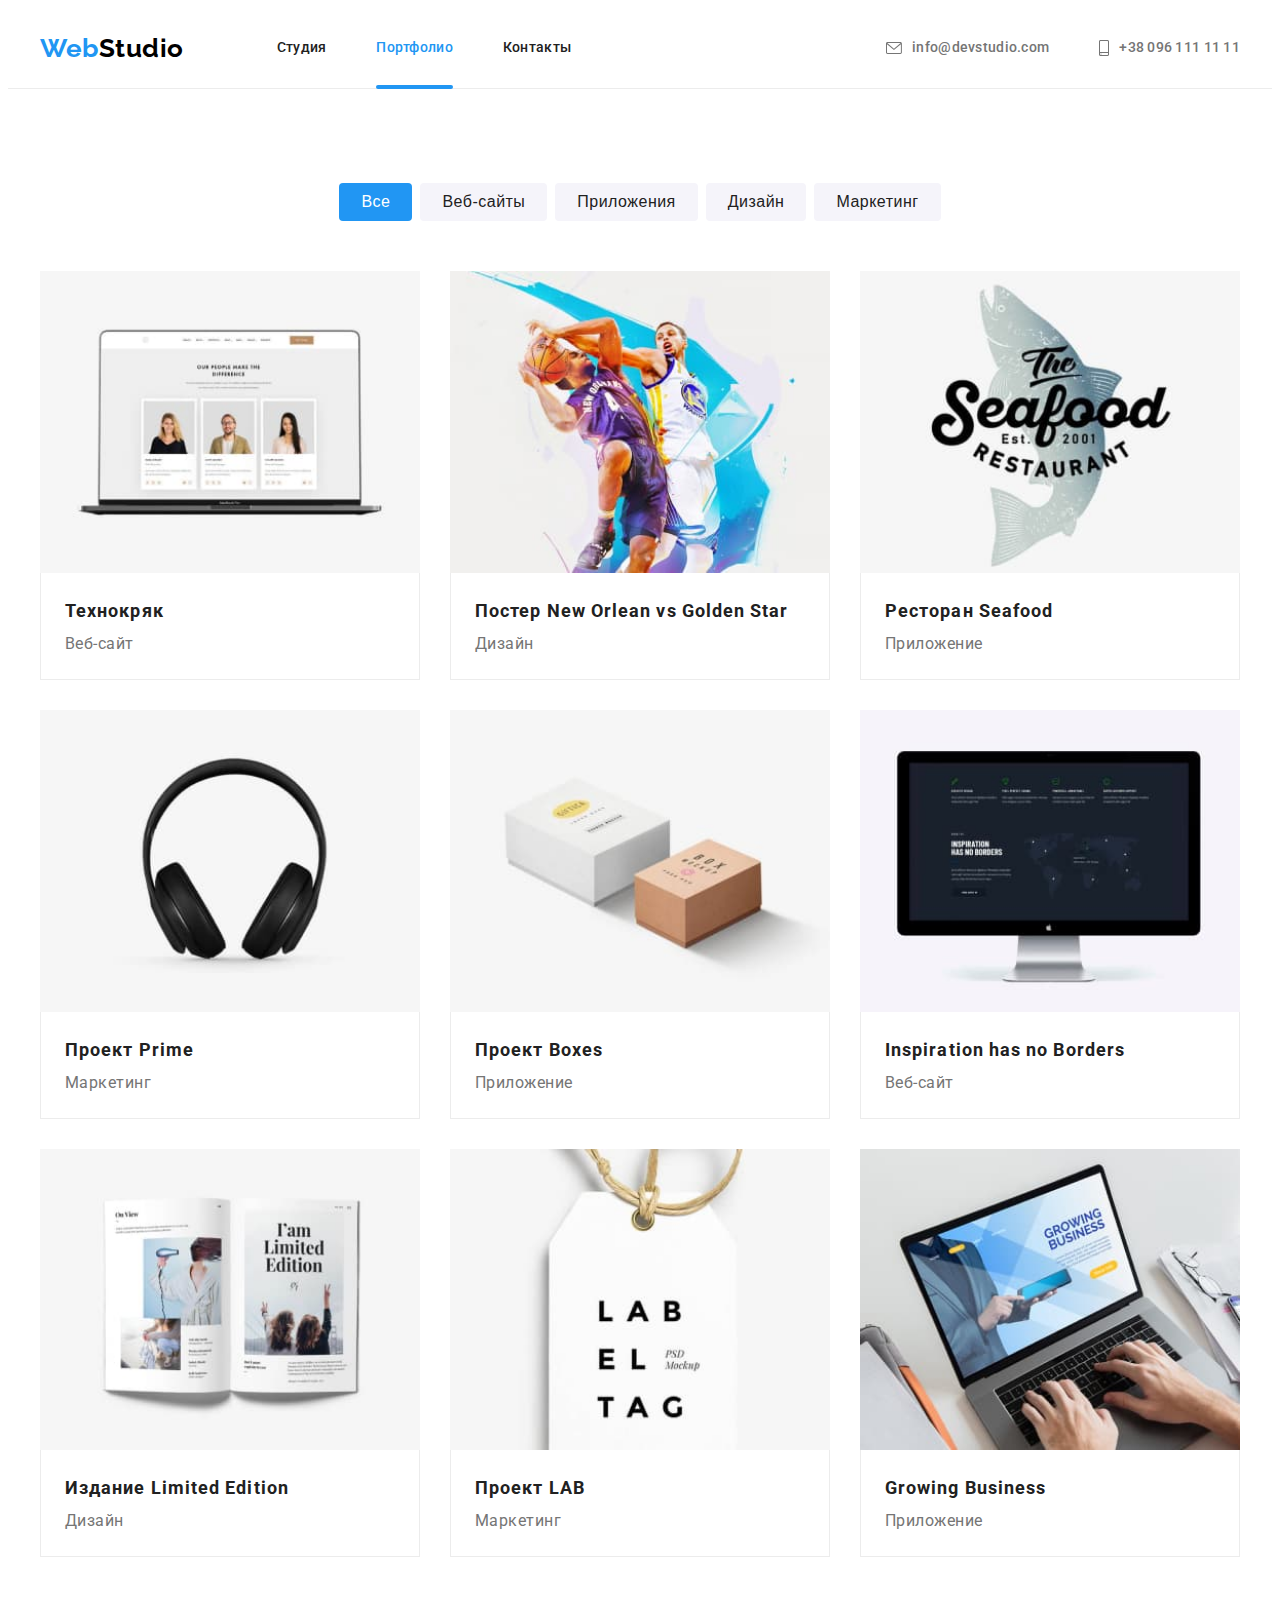
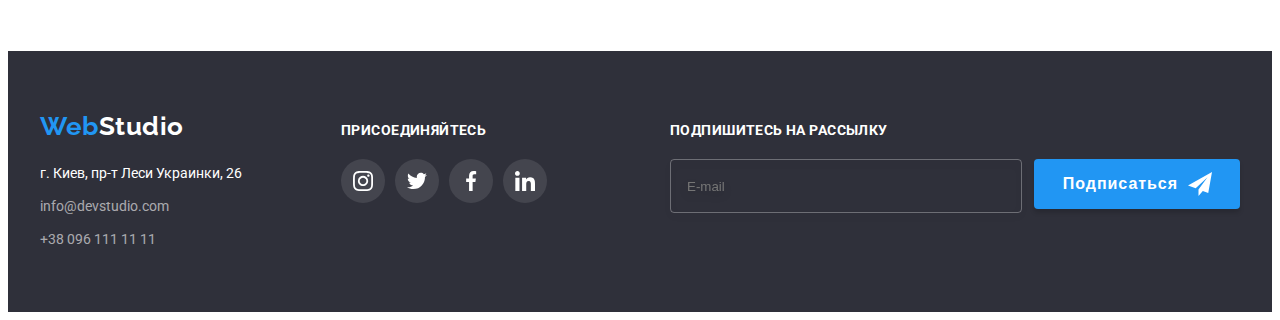
==== portfolio.html @ 73da7aa2 "Initial commit" ====
<!DOCTYPE html>
<html lang="ru">
  <head>
    <meta charset="UTF-8" />
    <meta http-equiv="X-UA-Compatible" content="IE=edge" />
    <meta name="viewport" content="width=device-width, initial-scale=1.0" />
    <link rel="preconnect" href="https://fonts.googleapis.com" />
    <link rel="preconnect" href="https://fonts.gstatic.com" crossorigin />
    <link
      href="https://fonts.googleapis.com/css2?family=Raleway:wght@700&family=Roboto:wght@400;500;700;900&display=swap"
      rel="stylesheet"
    />
    <title>Portfolio</title>
    <link
      rel="stylesheet"
      href="https://cdnjs.cloudflare.com/ajax/libs/modern-normalize/1.1.0/modern-normalize.min.css"
      integrity="sha512-wpPYUAdjBVSE4KJnH1VR1HeZfpl1ub8YT/NKx4PuQ5NmX2tKuGu6U/JRp5y+Y8XG2tV+wKQpNHVUX03MfMFn9Q=="
      crossorigin="anonymous"
      referrerpolicy="no-referrer"
    />
    <link rel="stylesheet" href="./css/main.min.css" />
  </head>

  <body>
    <header class="header">
      <div class="container header__container">
        <a class="logo header__logo link" href="./">Web<span class="logo__dark">Studio</span></a>
        <nav class="nav">
          <ul class="nav__list list">
            <li class="nav__item"><a class="nav__link link" href="./">Студия</a></li>
            <li class="nav__item">
              <a class="nav__link nav__link--current link" href="./portfolio.html">Портфолио</a>
            </li>
            <li class="nav__item"><a class="nav__link link" href="">Контакты</a></li>
          </ul>
        </nav>

        <ul class="header__contact list">
          <li class="header__contact-item">
            <a class="header__contact-link link" href="mailto:info@devstudio.com">
              <svg class="header__contact-icon" width="16" height="14">
                <use href="./images/icons.svg#icon-envelope"></use>
              </svg>
              info@devstudio.com
            </a>
          </li>
          <li class="header__contact-item">
            <a class="header__contact-link link" href="tel:+380961111111">
              <svg class="header__contact-icon" width="10" height="16">
                <use href="./images/icons.svg#icon-smartphone"></use>
              </svg>
              +38 096 111 11 11
            </a>
          </li>
        </ul>
      </div>
    </header>

    <main>
      <section class="portfolio">
        <div class="container">
          <h1 class="visually-hidden">Портфолио</h1>
          <ul class="portfolio__buttons list">
            <li class="portfolio__button-item">
              <button class="portfolio__button portfolio__current" type="button">Все</button>
            </li>
            <li class="portfolio__button-item"><button class="portfolio__button" type="button">Веб-сайты</button></li>
            <li class="portfolio__button-item"><button class="portfolio__button" type="button">Приложения</button></li>
            <li class="portfolio__button-item"><button class="portfolio__button" type="button">Дизайн</button></li>
            <li class="portfolio__button-item"><button class="portfolio__button" type="button">Маркетинг</button></li>
          </ul>

          <ul class="portfolio__list list">
            <li class="net">
              <a class="portfolio__link link" href="">
                <div class="portfolio__project-box">
                  <img src="./images/portfolio/technocrack.jpg" alt="Сайт технокряк" width="370" height="294" />

                  <p class="portfolio__project-description">
                    Ресурс предлагает комплексные предложения с разным уровнем функционала и сервисов. Все это позволит
                    посетителю получить исчерпывающие сведения о компании или частном лице.
                  </p>
                </div>
                <div class="portfolio__info">
                  <h2 class="portfolio__title">Технокряк</h2>
                  <p class="portfolio__text">Веб-сайт</p>
                </div>
              </a>
            </li>
            <li class="net">
              <a class="portfolio__link link" href="">
                <div class="portfolio__project-box">
                  <img src="./images/portfolio/poster.jpg" alt="Постер баскетбольного матча" width="370" height="294" />

                  <p class="portfolio__project-description">
                    Ресурс предлагает комплексные предложения с разным уровнем функционала и сервисов. Все это позволит
                    посетителю получить исчерпывающие сведения о компании или частном лице.
                  </p>
                </div>
                <div class="portfolio__info">
                  <h2 class="portfolio__title">Постер New Orlean vs Golden Star</h2>
                  <p class="portfolio__text">Дизайн</p>
                </div>
              </a>
            </li>
            <li class="net">
              <a class="portfolio__link link" href="">
                <div class="portfolio__project-box">
                  <img src="./images/portfolio/restaurant.jpg" alt="Лого ресторана" width="370" height="294" />

                  <p class="portfolio__project-description">
                    Ресурс предлагает комплексные предложения с разным уровнем функционала и сервисов. Все это позволит
                    посетителю получить исчерпывающие сведения о компании или частном лице.
                  </p>
                </div>
                <div class="portfolio__info">
                  <h2 class="portfolio__title">Ресторан Seafood</h2>
                  <p class="portfolio__text">Приложение</p>
                </div>
              </a>
            </li>
            <li class="net">
              <a class="portfolio__link link" href="">
                <div class="portfolio__project-box">
                  <img src="./images/portfolio/project-prime.jpg" alt="Наушники" width="370" height="294" />

                  <p class="portfolio__project-description">
                    Ресурс предлагает комплексные предложения с разным уровнем функционала и сервисов. Все это позволит
                    посетителю получить исчерпывающие сведения о компании или частном лице.
                  </p>
                </div>
                <div class="portfolio__info">
                  <h2 class="portfolio__title">Проект Prime</h2>
                  <p class="portfolio__text">Маркетинг</p>
                </div>
              </a>
            </li>
            <li class="net">
              <a class="portfolio__link link" href="">
                <div class="portfolio__project-box">
                  <img src="./images/portfolio/project-boxes.jpg" alt="Коробки" width="370" height="294" />

                  <p class="portfolio__project-description">
                    Ресурс предлагает комплексные предложения с разным уровнем функционала и сервисов. Все это позволит
                    посетителю получить исчерпывающие сведения о компании или частном лице.
                  </p>
                </div>
                <div class="portfolio__info">
                  <h2 class="portfolio__title">Проект Boxes</h2>
                  <p class="portfolio__text">Приложение</p>
                </div>
              </a>
            </li>
            <li class="net">
              <a class="portfolio__link link" href="">
                <div class="portfolio__project-box">
                  <img src="./images/portfolio/inspiration.jpg" alt="Сайт вдохновение" width="370" height="294" />

                  <p class="portfolio__project-description">
                    Ресурс предлагает комплексные предложения с разным уровнем функционала и сервисов. Все это позволит
                    посетителю получить исчерпывающие сведения о компании или частном лице.
                  </p>
                </div>
                <div class="portfolio__info">
                  <h2 class="portfolio__title" lang="en">Inspiration has no Borders</h2>
                  <p class="portfolio__text">Веб-сайт</p>
                </div>
              </a>
            </li>
            <li class="net">
              <a class="portfolio__link link" href="">
                <div class="portfolio__project-box">
                  <img src="./images/portfolio/magazine.jpg" alt="Статья в журнале" width="370" height="294" />

                  <p class="portfolio__project-description">
                    Ресурс предлагает комплексные предложения с разным уровнем функционала и сервисов. Все это позволит
                    посетителю получить исчерпывающие сведения о компании или частном лице.
                  </p>
                </div>
                <div class="portfolio__info">
                  <h2 class="portfolio__title">Издание Limited Edition</h2>
                  <p class="portfolio__text">Дизайн</p>
                </div>
              </a>
            </li>
            <li class="net">
              <a class="portfolio__link link" href="">
                <div class="portfolio__project-box">
                  <img src="./images/portfolio/project-lab.jpg" alt="Маркетинговый проект" width="370" height="294" />

                  <p class="portfolio__project-description">
                    Ресурс предлагает комплексные предложения с разным уровнем функционала и сервисов. Все это позволит
                    посетителю получить исчерпывающие сведения о компании или частном лице.
                  </p>
                </div>
                <div class="portfolio__info">
                  <h2 class="portfolio__title">Проект LAB</h2>
                  <p class="portfolio__text">Маркетинг</p>
                </div>
              </a>
            </li>
            <li class="net">
              <a class="portfolio__link link" href="">
                <div class="portfolio__project-box">
                  <img
                    src="./images/portfolio/application.jpg"
                    alt="Приложение растущий бизнес"
                    width="370"
                    height="294"
                  />

                  <p class="portfolio__project-description">
                    Ресурс предлагает комплексные предложения с разным уровнем функционала и сервисов. Все это позволит
                    посетителю получить исчерпывающие сведения о компании или частном лице.
                  </p>
                </div>
                <div class="portfolio__info">
                  <h2 class="portfolio__title" lang="en">Growing Business</h2>
                  <p class="portfolio__text">Приложение</p>
                </div>
              </a>
            </li>
          </ul>
        </div>
      </section>
    </main>

    <footer class="footer">
      <div class="footer__container container">
        <div>
          <a class="logo link" href="./">Web<span class="logo__white">Studio</span></a>
          <address class="address">г. Киев, пр-т Леси Украинки, 26</address>
          <ul class="footer__list list">
            <li class="footer__item">
              <a class="footer__contact link" href="mailto:info@devstudio.com">info@devstudio.com</a>
            </li>
            <li class="footer__item"><a class="footer__contact link" href="tel:+380961111111">+38 096 111 11 11</a></li>
          </ul>
        </div>

        <div class="footer__soc">
          <h2 class="footer__soc-title">присоединяйтесь</h2>
          <ul class="footer__soc-list list">
            <li class="footer__soc-item">
              <a class="footer__soc-link link" href="" rel="noopener noreferrer nofollow">
                <svg class="footer__soc-icon" width="20" height="20">
                  <use href="./images/icons.svg#icon-instagram"></use>
                </svg>
              </a>
            </li>
            <li class="footer__soc-item">
              <a class="footer__soc-link link" href="" rel="noopener noreferrer nofollow">
                <svg class="footer__soc-icon" width="20" height="20">
                  <use href="./images/icons.svg#icon-twitter"></use>
                </svg>
              </a>
            </li>
            <li class="footer__soc-item">
              <a class="footer__soc-link link" href="" rel="noopener noreferrer nofollow">
                <svg class="footer__soc-icon" width="20" height="20">
                  <use href="./images/icons.svg#icon-facebook"></use>
                </svg>
              </a>
            </li>
            <li class="footer__soc-item">
              <a class="footer__soc-link link" href="" rel="noopener noreferrer nofollow">
                <svg class="footer__soc-icon" width="20" height="20">
                  <use href="./images/icons.svg#icon-linkedin"></use>
                </svg>
              </a>
            </li>
          </ul>
        </div>

        <form class="footer__email">
          <h2 class="footer__email-title">Подпишитесь на рассылку</h2>
          <div class="footer__email-wrap">
            <input
              class="footer__email-input"
              type="email"
              name="subscribe-email"
              id="subscribe-email"
              placeholder="E-mail"
            />
            <div class="footer__button-box">
              <button class="footer__email-button" type="submit">
                Подписаться
                <svg class="footer__email-icon" width="24" height="24">
                  <use href="./images/icons.svg#icon-send"></use>
                </svg>
              </button>
            </div>
          </div>
        </form>
      </div>
    </footer>
  </body>
</html>
---- css/main.min.css ----
:root{--main-color: #212121;--second-color: #757575;--accent-color: #2196f3;--white-color: #ffffff;--main-title-color: #ffffff;--transition-time: 250ms;--cubic-func: cubic-bezier(0.4, 0, 0.2, 1);--item: 3;--space: 30px}.visually-hidden{padding:0;position:absolute;width:1px;height:1px;margin:-1px;border:0;white-space:nowrap;-webkit-clip-path:inset(100%);clip-path:inset(100%);clip:rect(0 0 0 0);overflow:hidden}.portfolio,.clients,.team{padding-top:94px;padding-bottom:94px}p,h1,h2,h3,h4,h5,h6{margin:0}ul{margin:0;padding-left:0;padding:0}img{display:block;width:100%;height:auto}.list{list-style:none}.link{text-decoration:none;display:block}body{font-family:"Roboto",sans-serif;color:var(--main-color);background-color:var(--white-color)}.section-title{margin-bottom:50px;font-weight:700;font-size:36px;line-height:1.16;letter-spacing:.03em;text-align:center;color:var(--main-color)}.net{-ms-flex-preferred-size:calc(100%/var(--item) - var(--space));flex-basis:calc(100%/var(--item) - var(--space));margin:calc(var(--space)/2)}.container{width:1200px;margin:0 auto;padding-left:15px;padding-right:15px}.logo{font-family:"Raleway";font-weight:700;font-size:26px;line-height:1.19;letter-spacing:.02em;color:var(--accent-color)}.logo__dark{color:#000}.logo__white{color:var(--white-color)}.nav{display:-webkit-box;display:-ms-flexbox;display:flex;-webkit-box-align:center;-ms-flex-align:center;align-items:center}.nav__list{display:-webkit-box;display:-ms-flexbox;display:flex;margin-left:auto}.nav__item:not(:last-child){margin-right:50px}.nav__link{padding-top:32px;padding-bottom:32px;font-weight:500;font-size:14px;line-height:1.14;letter-spacing:.02em;color:var(--main-color);position:relative;-webkit-transition:color var(--transition-time) var(--cubic-func);transition:color var(--transition-time) var(--cubic-func)}.nav__link:hover,.nav__link:focus{color:var(--accent-color)}.nav__link--current{color:var(--accent-color)}.nav__link--current::after{content:"";position:absolute;display:block;bottom:-1px;width:100%;height:4px;background-color:var(--accent-color);border-radius:2px}.hero__button{display:block;margin:0 auto;font-weight:700;font-size:16px;line-height:1.87;letter-spacing:.06em;color:var(--white-color);background-color:var(--accent-color);border-radius:4px;cursor:pointer;border:none;min-width:200px;min-height:50px;-webkit-transition:background-color var(--transition-time) var(--cubic-func),-webkit-box-shadow var(--transition-time) var(--cubic-func);transition:background-color var(--transition-time) var(--cubic-func),-webkit-box-shadow var(--transition-time) var(--cubic-func);transition:box-shadow var(--transition-time) var(--cubic-func),background-color var(--transition-time) var(--cubic-func);transition:box-shadow var(--transition-time) var(--cubic-func),background-color var(--transition-time) var(--cubic-func),-webkit-box-shadow var(--transition-time) var(--cubic-func)}.hero__button:hover,.hero__button:focus{background-color:#188ce8;-webkit-box-shadow:0px 4px 4px rgba(0,0,0,.15);box-shadow:0px 4px 4px rgba(0,0,0,.15)}.footer__email-button{margin-left:auto;padding:10px 62px 10px 29px;min-width:200px;height:50px;font-weight:700;font-size:16px;line-height:1.87;letter-spacing:.06em;-webkit-transition:background-color var(--transition-time) var(--cubic-func);transition:background-color var(--transition-time) var(--cubic-func);color:var(--white-color);background-color:var(--accent-color);-webkit-box-shadow:0px 4px 4px rgba(0,0,0,.15);box-shadow:0px 4px 4px rgba(0,0,0,.15);border-radius:4px;border:none;cursor:pointer}.footer__email-button:hover,.footer__email-button:focus{background-color:#188ce8}.modal__btn{display:block;margin:0 auto;min-width:200px;min-height:50px;-webkit-transition:background-color var(--transition-time) var(--cubic-func);transition:background-color var(--transition-time) var(--cubic-func);color:var(--white-color);background-color:var(--accent-color);-webkit-box-shadow:0px 4px 4px rgba(0,0,0,.15);box-shadow:0px 4px 4px rgba(0,0,0,.15);border:none;border-radius:4px;cursor:pointer}.modal__btn:hover,.modal__btn:focus{background-color:#188ce8}.portfolio__buttons{display:-webkit-box;display:-ms-flexbox;display:flex;-webkit-box-pack:center;-ms-flex-pack:center;justify-content:center;margin-bottom:50px}.portfolio__button{padding:6px 22px 6px 22px;background-color:#f5f4fa;border-radius:4px;font-weight:500;font-size:16px;line-height:1.62;letter-spacing:.03em;color:var(--main-color);border:none;-webkit-transition:background-color var(--transition-time) var(--cubic-func),color var(--transition-time) var(--cubic-func),-webkit-box-shadow var(--transition-time) var(--cubic-func);transition:background-color var(--transition-time) var(--cubic-func),color var(--transition-time) var(--cubic-func),-webkit-box-shadow var(--transition-time) var(--cubic-func);transition:box-shadow var(--transition-time) var(--cubic-func),background-color var(--transition-time) var(--cubic-func),color var(--transition-time) var(--cubic-func);transition:box-shadow var(--transition-time) var(--cubic-func),background-color var(--transition-time) var(--cubic-func),color var(--transition-time) var(--cubic-func),-webkit-box-shadow var(--transition-time) var(--cubic-func)}.portfolio__button:hover,.portfolio__button:focus{-webkit-box-shadow:0px 3px 1px rgba(0,0,0,.1),0px 1px 2px rgba(0,0,0,.08),0px 2px 2px rgba(0,0,0,.12);box-shadow:0px 3px 1px rgba(0,0,0,.1),0px 1px 2px rgba(0,0,0,.08),0px 2px 2px rgba(0,0,0,.12);background-color:var(--accent-color);color:var(--white-color);cursor:pointer}.portfolio__button-item:not(:last-child){margin-right:8px}.backdrop{position:fixed;top:0;left:0;width:100%;height:100%;-webkit-transition:opacity var(--transition-time) linear,visibility var(--transition-time) linear;transition:opacity var(--transition-time) linear,visibility var(--transition-time) linear;background-color:rgba(0,0,0,.2)}.is-hidden{opacity:0;visibility:hidden;pointer-events:none}.modal{position:absolute;top:50%;left:50%;padding:40px;-webkit-transform:translate(-50%, -50%) scale(1);transform:translate(-50%, -50%) scale(1);-webkit-transition:-webkit-transform var(--transition-time) linear;transition:-webkit-transform var(--transition-time) linear;transition:transform var(--transition-time) linear;transition:transform var(--transition-time) linear, -webkit-transform var(--transition-time) linear;width:528px;min-height:581px;background-color:var(--white-color);-webkit-box-shadow:0px 1px 3px rgba(0,0,0,.12),0px 1px 1px rgba(0,0,0,.14),0px 2px 1px rgba(0,0,0,.2);box-shadow:0px 1px 3px rgba(0,0,0,.12),0px 1px 1px rgba(0,0,0,.14),0px 2px 1px rgba(0,0,0,.2);border-radius:4px}.backdrop.is-hidden .modal{-webkit-transform:translate(-50%, -50%) scale(3);transform:translate(-50%, -50%) scale(3)}.modal__btn-close{display:-webkit-box;display:-ms-flexbox;display:flex;-webkit-box-align:center;-ms-flex-align:center;align-items:center;-webkit-box-pack:center;-ms-flex-pack:center;justify-content:center;position:absolute;padding:0;top:8px;right:8px;width:30px;height:30px;-webkit-transition:color var(--transition-time) var(--cubic-func);transition:color var(--transition-time) var(--cubic-func);color:#000;border-radius:50%;border:1px solid rgba(0,0,0,.1);background-color:var(--white-color);cursor:pointer}.modal__btn-close:hover,.modal__btn-close:focus{color:var(--accent-color)}.modal__btn-close svg{fill:currentColor}.modal__title{margin-bottom:12px;font-weight:700;font-size:20px;line-height:1.15;letter-spacing:.03em;text-align:center;color:#212121}.modal__field{margin-bottom:10px}.modal__label{display:block;margin-bottom:4px;font-weight:none;font-size:12px;line-height:1.16;letter-spacing:.01em;color:var(--second-color)}.input__wrap{position:relative}.modal__input{padding-left:42px;width:100%;height:40px;-webkit-transition:border-color var(--transition-time) var(--cubic-func);transition:border-color var(--transition-time) var(--cubic-func);background-color:rgba(0,0,0,0);border:1px solid rgba(33,33,33,.2);border-radius:4px;outline:rgba(0,0,0,0)}.modal__input:focus{border-color:var(--accent-color)}.modal__input:focus+.input__icon{fill:var(--accent-color)}.input__icon{position:absolute;left:0;top:50%;margin-left:12px;-webkit-transition:fill var(--transition-time) var(--cubic-func);transition:fill var(--transition-time) var(--cubic-func);-webkit-transform:translateY(-50%);transform:translateY(-50%);fill:var(--main-color)}.modal__label-field{margin-bottom:20px}.modal__area{padding:12px 16px;width:100%;height:120px;-webkit-transition:border-color var(--transition-time) var(--cubic-func);transition:border-color var(--transition-time) var(--cubic-func);outline:rgba(0,0,0,0);border:1px solid rgba(33,33,33,.2);border-radius:4px;resize:none}.modal__area::-webkit-input-placeholder{font-weight:none;font-size:14px;line-height:1.14;letter-spacing:.01em;color:rgba(117,117,117,.5)}.modal__area::-moz-placeholder{font-weight:none;font-size:14px;line-height:1.14;letter-spacing:.01em;color:rgba(117,117,117,.5)}.modal__area:-ms-input-placeholder{font-weight:none;font-size:14px;line-height:1.14;letter-spacing:.01em;color:rgba(117,117,117,.5)}.modal__area::-ms-input-placeholder{font-weight:none;font-size:14px;line-height:1.14;letter-spacing:.01em;color:rgba(117,117,117,.5)}.modal__area::placeholder{font-weight:none;font-size:14px;line-height:1.14;letter-spacing:.01em;color:rgba(117,117,117,.5)}.modal__area:focus{border-color:var(--accent-color)}.modal__check-wrap{margin-bottom:30px}.modal__check-text{display:-webkit-box;display:-ms-flexbox;display:flex;-webkit-box-align:center;-ms-flex-align:center;align-items:center;font-size:14px;line-height:1.71;letter-spacing:.03em;color:var(--second-color)}.modal__checkbox{display:-webkit-box;display:-ms-flexbox;display:flex;-webkit-box-align:center;-ms-flex-align:center;align-items:center;-webkit-box-pack:center;-ms-flex-pack:center;justify-content:center;margin-right:8px;margin-left:12px;width:16px;height:15px;-webkit-transition:backgroung-color var(--transition-time) var(--cubic-func);transition:backgroung-color var(--transition-time) var(--cubic-func);border:2px solid #000;border-radius:2px}.modal__check:checked+.modal__check-text .modal__checkbox{border:none;background-color:var(--accent-color)}.modal__check-icon{fill:rgba(0,0,0,0);-webkit-transition:fill var(--transition-time) var(--cubic-func);transition:fill var(--transition-time) var(--cubic-func)}.modal__check:checked+.modal__check-text .modal__check-icon{fill:var(--white-color)}.modal__check-link{color:var(--accent-color);-webkit-text-decoration-line:underline;text-decoration-line:underline}.team__soc-list{display:-webkit-box;display:-ms-flexbox;display:flex;-webkit-box-pack:center;-ms-flex-pack:center;justify-content:center}.team__soc-item{width:44px;height:44px}.team__soc-item:not(:last-child){margin-right:10px}.team__soc-link{display:-webkit-box;display:-ms-flexbox;display:flex;-webkit-box-align:center;-ms-flex-align:center;align-items:center;-webkit-box-pack:center;-ms-flex-pack:center;justify-content:center;height:100%;width:100%;border-radius:50%;color:#afb1b8;-webkit-transition:color var(--transition-time) var(--cubic-func),background-color var(--transition-time) var(--cubic-func);transition:color var(--transition-time) var(--cubic-func),background-color var(--transition-time) var(--cubic-func)}.team__soc-link:hover,.team__soc-link:focus{background-color:var(--accent-color);color:var(--white-color)}.team__soc-icon{fill:currentColor}.footer__soc{margin-left:70px}.footer__soc-title{margin-bottom:20px;font-weight:700;font-size:14px;line-height:1.14;letter-spacing:.03em;text-transform:uppercase;color:var(--white-color)}.footer__soc-list{display:-webkit-box;display:-ms-flexbox;display:flex;-webkit-box-pack:center;-ms-flex-pack:center;justify-content:center}.footer__soc-item{width:44px;height:44px}.footer__soc-item:not(:last-child){margin-right:10px}.footer__soc-link{display:-webkit-box;display:-ms-flexbox;display:flex;-webkit-box-align:center;-ms-flex-align:center;align-items:center;-webkit-box-pack:center;-ms-flex-pack:center;justify-content:center;height:100%;width:100%;border-radius:50%;background-color:rgba(255,255,255,.1);color:var(--white-color);-webkit-transition:background-color var(--transition-time) var(--cubic-func);transition:background-color var(--transition-time) var(--cubic-func)}.footer__soc-link:hover,.footer__soc-link:focus{background-color:var(--accent-color)}.footer__soc-icon{fill:currentColor}.footer__email{margin-left:auto;width:570px}.footer__email-title{margin-bottom:20px;font-weight:700;font-size:14px;line-height:1.14;letter-spacing:.03em;text-transform:uppercase;color:var(--white-color)}.footer__email-wrap{display:-webkit-box;display:-ms-flexbox;display:flex}.footer__email-input{display:block;margin-right:12px;padding-left:16px;width:100%;height:50px;-webkit-transition:border-color var(--transition-time) var(--cubic-func);transition:border-color var(--transition-time) var(--cubic-func);color:var(--white-color);background-color:rgba(0,0,0,0);border:1px solid rgba(255,255,255,.3);-webkit-filter:drop-shadow(0px 4px 4px rgba(0, 0, 0, 0.15));filter:drop-shadow(0px 4px 4px rgba(0, 0, 0, 0.15));border-radius:4px;outline:none}.footer__email-input:focus{border-color:var(--accent-color)}.footer__button-box{position:relative}.footer__email-icon{position:absolute;top:13px;right:28px}.header{border-bottom:1px solid #ececec}.header__container{display:-webkit-box;display:-ms-flexbox;display:flex;-webkit-box-align:center;-ms-flex-align:center;align-items:center}.header__logo{margin-right:93px}.header__contact{display:-webkit-box;display:-ms-flexbox;display:flex;margin-left:auto}.header__contact-item:not(:last-child){margin-right:50px}.header__contact-link{display:-webkit-box;display:-ms-flexbox;display:flex;-webkit-box-align:center;-ms-flex-align:center;align-items:center;-webkit-box-pack:center;-ms-flex-pack:center;justify-content:center;padding-top:10px;padding-bottom:10px;font-weight:500;font-size:14px;line-height:1.14;letter-spacing:.02em;color:var(--second-color);-webkit-transition:color var(--transition-time) var(--cubic-func);transition:color var(--transition-time) var(--cubic-func)}.header__contact-link:hover,.header__contact-link:focus{color:var(--accent-color)}.header__contact-icon{margin-right:10px;fill:currentColor}.hero{padding-top:200px;padding-bottom:200px;margin:0 auto;max-width:1600px;min-height:600px;background-color:#2f303a;background-image:-webkit-gradient(linear, left top, left bottom, from(rgba(47, 48, 58, 0.4)), to(rgba(47, 48, 58, 0.4))),url("../images/studio/hero-bg.jpg");background-image:linear-gradient(rgba(47, 48, 58, 0.4), rgba(47, 48, 58, 0.4)),url("../images/studio/hero-bg.jpg");background-repeat:no-repeat;background-position:center;background-size:cover}.hero__title{margin:0 auto;margin-bottom:30px;font-weight:900;font-size:44px;line-height:1.36;letter-spacing:.06em;text-align:center;text-transform:uppercase;color:var(--main-title-color);max-width:696px}.benefits{padding-top:94px;padding-bottom:47px}.behefits__list{display:-webkit-box;display:-ms-flexbox;display:flex;margin:calc(-1*var(--space)/2)}.benefits__item{--item: 4}.benefits__wrapper{display:-webkit-box;display:-ms-flexbox;display:flex;-webkit-box-align:center;-ms-flex-align:center;align-items:center;-webkit-box-pack:center;-ms-flex-pack:center;justify-content:center;margin-bottom:30px;width:100%;min-height:120px;background-color:#f5f4fa;border-radius:4px}.benefits__title{margin-bottom:10px;font-weight:700;font-size:14px;line-height:1.14;letter-spacing:.03em;text-transform:uppercase;color:var(--main-color)}.benefits__text{font-weight:none;font-size:14px;line-height:1.71;letter-spacing:.03em;color:var(--second-color);width:270px}.work{padding-top:47px;padding-bottom:94px}.work__title{margin-bottom:50px;font-weight:700;font-size:36px;line-height:1.17;letter-spacing:.03em;text-align:center;color:var(--main-color)}.work__list{display:-webkit-box;display:-ms-flexbox;display:flex;margin:calc(-1*var(--space)/2)}.work__item{padding-right:0;position:relative}.work__wrapper{display:-webkit-box;display:-ms-flexbox;display:flex;-webkit-box-align:center;-ms-flex-align:center;align-items:center;-webkit-box-pack:center;-ms-flex-pack:center;justify-content:center;position:absolute;bottom:0;width:100%;min-height:70px;background-color:rgba(47,48,58,.8)}.work__description{font-weight:700;font-size:14px;line-height:1.14;letter-spacing:.03em;text-align:center;text-transform:uppercase;color:var(--white-color)}.team{background-color:#f5f4fa}.team__list{display:-webkit-box;display:-ms-flexbox;display:flex;margin:calc(-1*var(--space)/2)}.team__item{--item: 4;background-color:#fff;-webkit-box-shadow:0px 1px 3px rgba(0,0,0,.12),0px 1px 1px rgba(0,0,0,.14),0px 2px 1px rgba(0,0,0,.2);box-shadow:0px 1px 3px rgba(0,0,0,.12),0px 1px 1px rgba(0,0,0,.14),0px 2px 1px rgba(0,0,0,.2);border-radius:0px 0px 4px 4px}.team__info{padding-top:30px;text-align:center;padding-bottom:30px;padding-left:10px;padding-right:10px}.team__name{margin-bottom:10px;font-weight:500;font-size:16px;line-height:1.19;letter-spacing:.03em;color:var(--main-color)}.team__text{margin-bottom:16px;font-weight:none;font-size:16px;line-height:1.19;letter-spacing:.03em;color:var(--second-color)}.clients__list{display:-webkit-box;display:-ms-flexbox;display:flex;-webkit-box-pack:center;-ms-flex-pack:center;justify-content:center;-webkit-box-align:center;-ms-flex-align:center;align-items:center}.client__item{--item: 6}.client__item{min-width:170px;height:92px}.client__link{display:-webkit-box;display:-ms-flexbox;display:flex;-webkit-box-pack:center;-ms-flex-pack:center;justify-content:center;-webkit-box-align:center;-ms-flex-align:center;align-items:center;width:100%;height:100%;border:1px solid #afb1b8;border-radius:4px;color:#afb1b8;-webkit-transition:color var(--transition-time) var(--cubic-func),border var(--transition-time) var(--cubic-func);transition:color var(--transition-time) var(--cubic-func),border var(--transition-time) var(--cubic-func)}.client__link:hover,.client__link:focus{border:1px solid var(--accent-color);color:var(--accent-color)}.client__icon{fill:currentColor}.footer{background-color:#2f303a;padding-top:60px;padding-bottom:60px}.footer__container{display:-webkit-box;display:-ms-flexbox;display:flex;-webkit-box-align:baseline;-ms-flex-align:baseline;align-items:baseline}.address{margin-top:20px;font-weight:none;font-size:14px;line-height:1.71;letter-spacing:none;font-style:normal;color:var(--white-color)}.footer__list{margin-top:9px;width:231px}.footer__item:not(:first-child){margin-top:9px}.footer__contact{font-size:14px;line-height:1.71;color:rgba(255,255,255,.6);-webkit-transition:color var(--transition-time) var(--cubic-func);transition:color var(--transition-time) var(--cubic-func)}.footer__contact:hover,.footer__contact:focus{color:var(--accent-color)}.portfolio__current{background-color:var(--accent-color);color:var(--white-color)}.portfolio__list{display:-webkit-box;display:-ms-flexbox;display:flex;-ms-flex-wrap:wrap;flex-wrap:wrap;margin:calc(-1*var(--space)/2)}.portfolio__link{-webkit-transition:-webkit-box-shadow var(--transition-time) var(--cubic-func);transition:-webkit-box-shadow var(--transition-time) var(--cubic-func);transition:box-shadow var(--transition-time) var(--cubic-func);transition:box-shadow var(--transition-time) var(--cubic-func), -webkit-box-shadow var(--transition-time) var(--cubic-func)}.portfolio__link:hover,.portfolio__link:focus{-webkit-box-shadow:0px 1px 1px rgba(0,0,0,.12),0px 4px 4px rgba(0,0,0,.06),1px 4px 6px rgba(0,0,0,.16);box-shadow:0px 1px 1px rgba(0,0,0,.12),0px 4px 4px rgba(0,0,0,.06),1px 4px 6px rgba(0,0,0,.16)}.portfolio__project-box{position:relative;overflow:hidden}.portfolio__project-description{display:-webkit-box;display:-ms-flexbox;display:flex;-webkit-box-pack:center;-ms-flex-pack:center;justify-content:center;-webkit-box-align:center;-ms-flex-align:center;align-items:center;position:absolute;top:0;padding-left:24px;height:100%;width:100%;font-weight:none;font-size:18px;line-height:1.56;letter-spacing:.03em;-webkit-transform:translateY(101%);transform:translateY(101%);-webkit-transition:-webkit-transform var(--transition-time) var(--cubic-func);transition:-webkit-transform var(--transition-time) var(--cubic-func);transition:transform var(--transition-time) var(--cubic-func);transition:transform var(--transition-time) var(--cubic-func), -webkit-transform var(--transition-time) var(--cubic-func);color:var(--white-color);background-color:rgba(33,150,243,.9)}.portfolio__link:hover .portfolio__project-description,.portfolio__link:focus .portfolio__project-description{-webkit-transform:translateY(0);transform:translateY(0)}.portfolio__info{padding:20px 24px;border-bottom:1px solid #ececec;border-left:1px solid #ececec;border-right:1px solid #ececec}.portfolio__title{font-weight:700;font-size:18px;line-height:2;letter-spacing:.06em;color:var(--main-color)}.portfolio__text{font-weight:none;font-size:16px;line-height:1.87;letter-spacing:.03em;color:var(--second-color)}/*# sourceMappingURL=main.min.css.map */
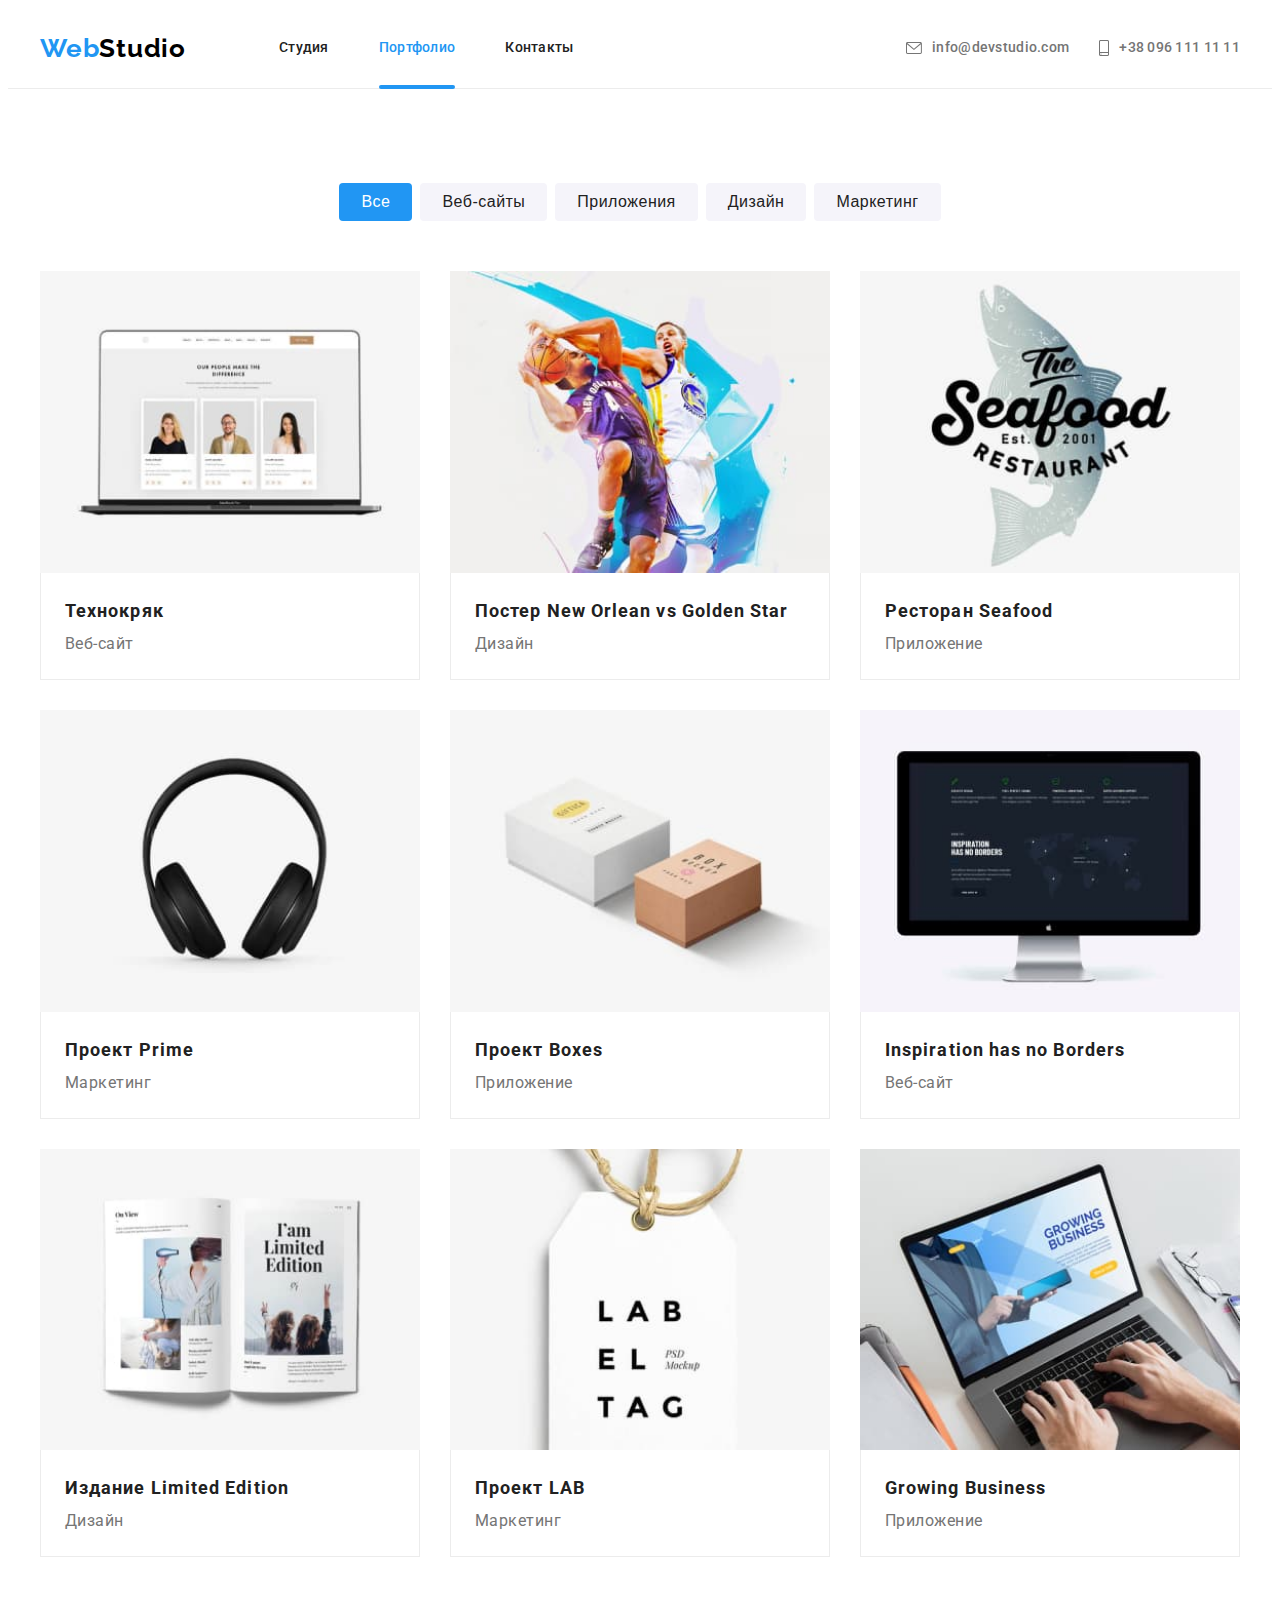
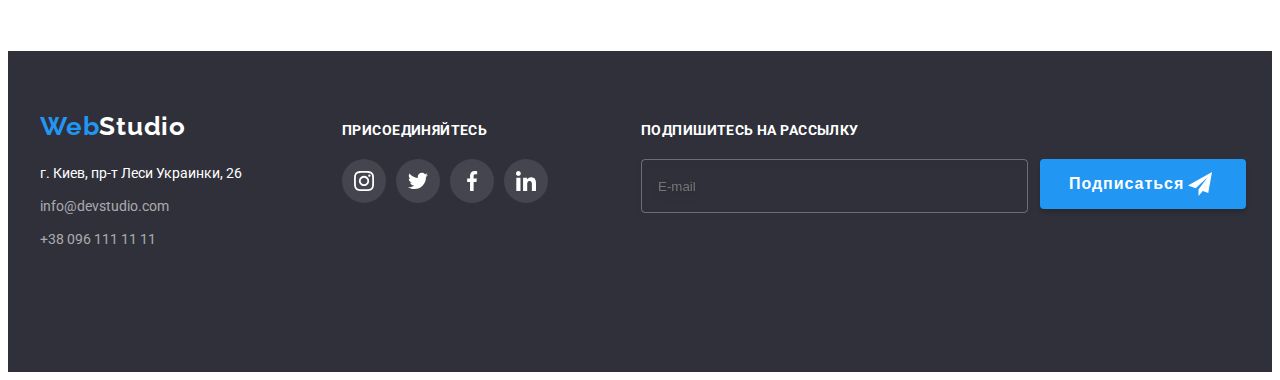
==== commit 22aa4d56: "header, hero and portfolio" ====
--- a/portfolio.html
+++ b/portfolio.html
@@ -53,6 +53,17 @@
             </a>
           </li>
         </ul>
+
+        <div class="mob">
+          <button class="mob__btn">
+            <svg class="mob__icon" width="40" height="40">
+              <use href="./images/icons.svg#icon-m-menu-open"></use>
+            </svg>
+            <svg class="mob__icon" width="40" height="40">
+              <use href="./images/icons.svg#icon-m-menu-close"></use>
+            </svg>
+          </button>
+        </div>
       </div>
     </header>
 
@@ -71,7 +82,7 @@
           </ul>
 
           <ul class="portfolio__list list">
-            <li class="net">
+            <li class="portfolio__item net">
               <a class="portfolio__link link" href="">
                 <div class="portfolio__project-box">
                   <img src="./images/portfolio/technocrack.jpg" alt="Сайт технокряк" width="370" height="294" />
@@ -87,7 +98,7 @@
                 </div>
               </a>
             </li>
-            <li class="net">
+            <li class="portfolio__item net">
               <a class="portfolio__link link" href="">
                 <div class="portfolio__project-box">
                   <img src="./images/portfolio/poster.jpg" alt="Постер баскетбольного матча" width="370" height="294" />
@@ -103,7 +114,7 @@
                 </div>
               </a>
             </li>
-            <li class="net">
+            <li class="portfolio__item net">
               <a class="portfolio__link link" href="">
                 <div class="portfolio__project-box">
                   <img src="./images/portfolio/restaurant.jpg" alt="Лого ресторана" width="370" height="294" />
@@ -119,7 +130,7 @@
                 </div>
               </a>
             </li>
-            <li class="net">
+            <li class="portfolio__item net">
               <a class="portfolio__link link" href="">
                 <div class="portfolio__project-box">
                   <img src="./images/portfolio/project-prime.jpg" alt="Наушники" width="370" height="294" />
@@ -135,7 +146,7 @@
                 </div>
               </a>
             </li>
-            <li class="net">
+            <li class="portfolio__item net">
               <a class="portfolio__link link" href="">
                 <div class="portfolio__project-box">
                   <img src="./images/portfolio/project-boxes.jpg" alt="Коробки" width="370" height="294" />
@@ -151,7 +162,7 @@
                 </div>
               </a>
             </li>
-            <li class="net">
+            <li class="portfolio__item net">
               <a class="portfolio__link link" href="">
                 <div class="portfolio__project-box">
                   <img src="./images/portfolio/inspiration.jpg" alt="Сайт вдохновение" width="370" height="294" />
@@ -167,7 +178,7 @@
                 </div>
               </a>
             </li>
-            <li class="net">
+            <li class="portfolio__item net">
               <a class="portfolio__link link" href="">
                 <div class="portfolio__project-box">
                   <img src="./images/portfolio/magazine.jpg" alt="Статья в журнале" width="370" height="294" />
@@ -183,7 +194,7 @@
                 </div>
               </a>
             </li>
-            <li class="net">
+            <li class="portfolio__item net">
               <a class="portfolio__link link" href="">
                 <div class="portfolio__project-box">
                   <img src="./images/portfolio/project-lab.jpg" alt="Маркетинговый проект" width="370" height="294" />
@@ -199,7 +210,7 @@
                 </div>
               </a>
             </li>
-            <li class="net">
+            <li class="portfolio__item net">
               <a class="portfolio__link link" href="">
                 <div class="portfolio__project-box">
                   <img
@@ -227,49 +238,53 @@
 
     <footer class="footer">
       <div class="footer__container container">
-        <div>
-          <a class="logo link" href="./">Web<span class="logo__white">Studio</span></a>
-          <address class="address">г. Киев, пр-т Леси Украинки, 26</address>
-          <ul class="footer__list list">
-            <li class="footer__item">
-              <a class="footer__contact link" href="mailto:info@devstudio.com">info@devstudio.com</a>
-            </li>
-            <li class="footer__item"><a class="footer__contact link" href="tel:+380961111111">+38 096 111 11 11</a></li>
-          </ul>
-        </div>
-
-        <div class="footer__soc">
-          <h2 class="footer__soc-title">присоединяйтесь</h2>
-          <ul class="footer__soc-list list">
-            <li class="footer__soc-item">
-              <a class="footer__soc-link link" href="" rel="noopener noreferrer nofollow">
-                <svg class="footer__soc-icon" width="20" height="20">
-                  <use href="./images/icons.svg#icon-instagram"></use>
-                </svg>
-              </a>
-            </li>
-            <li class="footer__soc-item">
-              <a class="footer__soc-link link" href="" rel="noopener noreferrer nofollow">
-                <svg class="footer__soc-icon" width="20" height="20">
-                  <use href="./images/icons.svg#icon-twitter"></use>
-                </svg>
-              </a>
-            </li>
-            <li class="footer__soc-item">
-              <a class="footer__soc-link link" href="" rel="noopener noreferrer nofollow">
-                <svg class="footer__soc-icon" width="20" height="20">
-                  <use href="./images/icons.svg#icon-facebook"></use>
-                </svg>
-              </a>
-            </li>
-            <li class="footer__soc-item">
-              <a class="footer__soc-link link" href="" rel="noopener noreferrer nofollow">
-                <svg class="footer__soc-icon" width="20" height="20">
-                  <use href="./images/icons.svg#icon-linkedin"></use>
-                </svg>
-              </a>
-            </li>
-          </ul>
+        <div class="footer__tablet-wrap">
+          <div class="footer__nav">
+            <a class="logo link" href="./">Web<span class="logo__white">Studio</span></a>
+            <address class="address">г. Киев, пр-т Леси Украинки, 26</address>
+            <ul class="footer__list list">
+              <li class="footer__item">
+                <a class="footer__contact link" href="mailto:info@devstudio.com">info@devstudio.com</a>
+              </li>
+              <li class="footer__item">
+                <a class="footer__contact link" href="tel:+380961111111">+38 096 111 11 11</a>
+              </li>
+            </ul>
+          </div>
+
+          <div class="footer__soc">
+            <h2 class="footer__soc-title">присоединяйтесь</h2>
+            <ul class="footer__soc-list list">
+              <li class="footer__soc-item">
+                <a class="footer__soc-link link" href="" rel="noopener noreferrer nofollow">
+                  <svg class="footer__soc-icon" width="20" height="20">
+                    <use href="./images/icons.svg#icon-instagram"></use>
+                  </svg>
+                </a>
+              </li>
+              <li class="footer__soc-item">
+                <a class="footer__soc-link link" href="" rel="noopener noreferrer nofollow">
+                  <svg class="footer__soc-icon" width="20" height="20">
+                    <use href="./images/icons.svg#icon-twitter"></use>
+                  </svg>
+                </a>
+              </li>
+              <li class="footer__soc-item">
+                <a class="footer__soc-link link" href="" rel="noopener noreferrer nofollow">
+                  <svg class="footer__soc-icon" width="20" height="20">
+                    <use href="./images/icons.svg#icon-facebook"></use>
+                  </svg>
+                </a>
+              </li>
+              <li class="footer__soc-item">
+                <a class="footer__soc-link link" href="" rel="noopener noreferrer nofollow">
+                  <svg class="footer__soc-icon" width="20" height="20">
+                    <use href="./images/icons.svg#icon-linkedin"></use>
+                  </svg>
+                </a>
+              </li>
+            </ul>
+          </div>
         </div>
 
         <form class="footer__email">
--- a/css/main.min.css
+++ b/css/main.min.css
@@ -1 +1 @@
-:root{--main-color: #212121;--second-color: #757575;--accent-color: #2196f3;--white-color: #ffffff;--main-title-color: #ffffff;--transition-time: 250ms;--cubic-func: cubic-bezier(0.4, 0, 0.2, 1);--item: 3;--space: 30px}.visually-hidden{padding:0;position:absolute;width:1px;height:1px;margin:-1px;border:0;white-space:nowrap;-webkit-clip-path:inset(100%);clip-path:inset(100%);clip:rect(0 0 0 0);overflow:hidden}.portfolio,.clients,.team{padding-top:94px;padding-bottom:94px}p,h1,h2,h3,h4,h5,h6{margin:0}ul{margin:0;padding-left:0;padding:0}img{display:block;width:100%;height:auto}.list{list-style:none}.link{text-decoration:none;display:block}body{font-family:"Roboto",sans-serif;color:var(--main-color);background-color:var(--white-color)}.section-title{margin-bottom:50px;font-weight:700;font-size:36px;line-height:1.16;letter-spacing:.03em;text-align:center;color:var(--main-color)}.net{-ms-flex-preferred-size:calc(100%/var(--item) - var(--space));flex-basis:calc(100%/var(--item) - var(--space));margin:calc(var(--space)/2)}.container{width:1200px;margin:0 auto;padding-left:15px;padding-right:15px}.logo{font-family:"Raleway";font-weight:700;font-size:26px;line-height:1.19;letter-spacing:.02em;color:var(--accent-color)}.logo__dark{color:#000}.logo__white{color:var(--white-color)}.nav{display:-webkit-box;display:-ms-flexbox;display:flex;-webkit-box-align:center;-ms-flex-align:center;align-items:center}.nav__list{display:-webkit-box;display:-ms-flexbox;display:flex;margin-left:auto}.nav__item:not(:last-child){margin-right:50px}.nav__link{padding-top:32px;padding-bottom:32px;font-weight:500;font-size:14px;line-height:1.14;letter-spacing:.02em;color:var(--main-color);position:relative;-webkit-transition:color var(--transition-time) var(--cubic-func);transition:color var(--transition-time) var(--cubic-func)}.nav__link:hover,.nav__link:focus{color:var(--accent-color)}.nav__link--current{color:var(--accent-color)}.nav__link--current::after{content:"";position:absolute;display:block;bottom:-1px;width:100%;height:4px;background-color:var(--accent-color);border-radius:2px}.hero__button{display:block;margin:0 auto;font-weight:700;font-size:16px;line-height:1.87;letter-spacing:.06em;color:var(--white-color);background-color:var(--accent-color);border-radius:4px;cursor:pointer;border:none;min-width:200px;min-height:50px;-webkit-transition:background-color var(--transition-time) var(--cubic-func),-webkit-box-shadow var(--transition-time) var(--cubic-func);transition:background-color var(--transition-time) var(--cubic-func),-webkit-box-shadow var(--transition-time) var(--cubic-func);transition:box-shadow var(--transition-time) var(--cubic-func),background-color var(--transition-time) var(--cubic-func);transition:box-shadow var(--transition-time) var(--cubic-func),background-color var(--transition-time) var(--cubic-func),-webkit-box-shadow var(--transition-time) var(--cubic-func)}.hero__button:hover,.hero__button:focus{background-color:#188ce8;-webkit-box-shadow:0px 4px 4px rgba(0,0,0,.15);box-shadow:0px 4px 4px rgba(0,0,0,.15)}.footer__email-button{margin-left:auto;padding:10px 62px 10px 29px;min-width:200px;height:50px;font-weight:700;font-size:16px;line-height:1.87;letter-spacing:.06em;-webkit-transition:background-color var(--transition-time) var(--cubic-func);transition:background-color var(--transition-time) var(--cubic-func);color:var(--white-color);background-color:var(--accent-color);-webkit-box-shadow:0px 4px 4px rgba(0,0,0,.15);box-shadow:0px 4px 4px rgba(0,0,0,.15);border-radius:4px;border:none;cursor:pointer}.footer__email-button:hover,.footer__email-button:focus{background-color:#188ce8}.modal__btn{display:block;margin:0 auto;min-width:200px;min-height:50px;-webkit-transition:background-color var(--transition-time) var(--cubic-func);transition:background-color var(--transition-time) var(--cubic-func);color:var(--white-color);background-color:var(--accent-color);-webkit-box-shadow:0px 4px 4px rgba(0,0,0,.15);box-shadow:0px 4px 4px rgba(0,0,0,.15);border:none;border-radius:4px;cursor:pointer}.modal__btn:hover,.modal__btn:focus{background-color:#188ce8}.portfolio__buttons{display:-webkit-box;display:-ms-flexbox;display:flex;-webkit-box-pack:center;-ms-flex-pack:center;justify-content:center;margin-bottom:50px}.portfolio__button{padding:6px 22px 6px 22px;background-color:#f5f4fa;border-radius:4px;font-weight:500;font-size:16px;line-height:1.62;letter-spacing:.03em;color:var(--main-color);border:none;-webkit-transition:background-color var(--transition-time) var(--cubic-func),color var(--transition-time) var(--cubic-func),-webkit-box-shadow var(--transition-time) var(--cubic-func);transition:background-color var(--transition-time) var(--cubic-func),color var(--transition-time) var(--cubic-func),-webkit-box-shadow var(--transition-time) var(--cubic-func);transition:box-shadow var(--transition-time) var(--cubic-func),background-color var(--transition-time) var(--cubic-func),color var(--transition-time) var(--cubic-func);transition:box-shadow var(--transition-time) var(--cubic-func),background-color var(--transition-time) var(--cubic-func),color var(--transition-time) var(--cubic-func),-webkit-box-shadow var(--transition-time) var(--cubic-func)}.portfolio__button:hover,.portfolio__button:focus{-webkit-box-shadow:0px 3px 1px rgba(0,0,0,.1),0px 1px 2px rgba(0,0,0,.08),0px 2px 2px rgba(0,0,0,.12);box-shadow:0px 3px 1px rgba(0,0,0,.1),0px 1px 2px rgba(0,0,0,.08),0px 2px 2px rgba(0,0,0,.12);background-color:var(--accent-color);color:var(--white-color);cursor:pointer}.portfolio__button-item:not(:last-child){margin-right:8px}.backdrop{position:fixed;top:0;left:0;width:100%;height:100%;-webkit-transition:opacity var(--transition-time) linear,visibility var(--transition-time) linear;transition:opacity var(--transition-time) linear,visibility var(--transition-time) linear;background-color:rgba(0,0,0,.2)}.is-hidden{opacity:0;visibility:hidden;pointer-events:none}.modal{position:absolute;top:50%;left:50%;padding:40px;-webkit-transform:translate(-50%, -50%) scale(1);transform:translate(-50%, -50%) scale(1);-webkit-transition:-webkit-transform var(--transition-time) linear;transition:-webkit-transform var(--transition-time) linear;transition:transform var(--transition-time) linear;transition:transform var(--transition-time) linear, -webkit-transform var(--transition-time) linear;width:528px;min-height:581px;background-color:var(--white-color);-webkit-box-shadow:0px 1px 3px rgba(0,0,0,.12),0px 1px 1px rgba(0,0,0,.14),0px 2px 1px rgba(0,0,0,.2);box-shadow:0px 1px 3px rgba(0,0,0,.12),0px 1px 1px rgba(0,0,0,.14),0px 2px 1px rgba(0,0,0,.2);border-radius:4px}.backdrop.is-hidden .modal{-webkit-transform:translate(-50%, -50%) scale(3);transform:translate(-50%, -50%) scale(3)}.modal__btn-close{display:-webkit-box;display:-ms-flexbox;display:flex;-webkit-box-align:center;-ms-flex-align:center;align-items:center;-webkit-box-pack:center;-ms-flex-pack:center;justify-content:center;position:absolute;padding:0;top:8px;right:8px;width:30px;height:30px;-webkit-transition:color var(--transition-time) var(--cubic-func);transition:color var(--transition-time) var(--cubic-func);color:#000;border-radius:50%;border:1px solid rgba(0,0,0,.1);background-color:var(--white-color);cursor:pointer}.modal__btn-close:hover,.modal__btn-close:focus{color:var(--accent-color)}.modal__btn-close svg{fill:currentColor}.modal__title{margin-bottom:12px;font-weight:700;font-size:20px;line-height:1.15;letter-spacing:.03em;text-align:center;color:#212121}.modal__field{margin-bottom:10px}.modal__label{display:block;margin-bottom:4px;font-weight:none;font-size:12px;line-height:1.16;letter-spacing:.01em;color:var(--second-color)}.input__wrap{position:relative}.modal__input{padding-left:42px;width:100%;height:40px;-webkit-transition:border-color var(--transition-time) var(--cubic-func);transition:border-color var(--transition-time) var(--cubic-func);background-color:rgba(0,0,0,0);border:1px solid rgba(33,33,33,.2);border-radius:4px;outline:rgba(0,0,0,0)}.modal__input:focus{border-color:var(--accent-color)}.modal__input:focus+.input__icon{fill:var(--accent-color)}.input__icon{position:absolute;left:0;top:50%;margin-left:12px;-webkit-transition:fill var(--transition-time) var(--cubic-func);transition:fill var(--transition-time) var(--cubic-func);-webkit-transform:translateY(-50%);transform:translateY(-50%);fill:var(--main-color)}.modal__label-field{margin-bottom:20px}.modal__area{padding:12px 16px;width:100%;height:120px;-webkit-transition:border-color var(--transition-time) var(--cubic-func);transition:border-color var(--transition-time) var(--cubic-func);outline:rgba(0,0,0,0);border:1px solid rgba(33,33,33,.2);border-radius:4px;resize:none}.modal__area::-webkit-input-placeholder{font-weight:none;font-size:14px;line-height:1.14;letter-spacing:.01em;color:rgba(117,117,117,.5)}.modal__area::-moz-placeholder{font-weight:none;font-size:14px;line-height:1.14;letter-spacing:.01em;color:rgba(117,117,117,.5)}.modal__area:-ms-input-placeholder{font-weight:none;font-size:14px;line-height:1.14;letter-spacing:.01em;color:rgba(117,117,117,.5)}.modal__area::-ms-input-placeholder{font-weight:none;font-size:14px;line-height:1.14;letter-spacing:.01em;color:rgba(117,117,117,.5)}.modal__area::placeholder{font-weight:none;font-size:14px;line-height:1.14;letter-spacing:.01em;color:rgba(117,117,117,.5)}.modal__area:focus{border-color:var(--accent-color)}.modal__check-wrap{margin-bottom:30px}.modal__check-text{display:-webkit-box;display:-ms-flexbox;display:flex;-webkit-box-align:center;-ms-flex-align:center;align-items:center;font-size:14px;line-height:1.71;letter-spacing:.03em;color:var(--second-color)}.modal__checkbox{display:-webkit-box;display:-ms-flexbox;display:flex;-webkit-box-align:center;-ms-flex-align:center;align-items:center;-webkit-box-pack:center;-ms-flex-pack:center;justify-content:center;margin-right:8px;margin-left:12px;width:16px;height:15px;-webkit-transition:backgroung-color var(--transition-time) var(--cubic-func);transition:backgroung-color var(--transition-time) var(--cubic-func);border:2px solid #000;border-radius:2px}.modal__check:checked+.modal__check-text .modal__checkbox{border:none;background-color:var(--accent-color)}.modal__check-icon{fill:rgba(0,0,0,0);-webkit-transition:fill var(--transition-time) var(--cubic-func);transition:fill var(--transition-time) var(--cubic-func)}.modal__check:checked+.modal__check-text .modal__check-icon{fill:var(--white-color)}.modal__check-link{color:var(--accent-color);-webkit-text-decoration-line:underline;text-decoration-line:underline}.team__soc-list{display:-webkit-box;display:-ms-flexbox;display:flex;-webkit-box-pack:center;-ms-flex-pack:center;justify-content:center}.team__soc-item{width:44px;height:44px}.team__soc-item:not(:last-child){margin-right:10px}.team__soc-link{display:-webkit-box;display:-ms-flexbox;display:flex;-webkit-box-align:center;-ms-flex-align:center;align-items:center;-webkit-box-pack:center;-ms-flex-pack:center;justify-content:center;height:100%;width:100%;border-radius:50%;color:#afb1b8;-webkit-transition:color var(--transition-time) var(--cubic-func),background-color var(--transition-time) var(--cubic-func);transition:color var(--transition-time) var(--cubic-func),background-color var(--transition-time) var(--cubic-func)}.team__soc-link:hover,.team__soc-link:focus{background-color:var(--accent-color);color:var(--white-color)}.team__soc-icon{fill:currentColor}.footer__soc{margin-left:70px}.footer__soc-title{margin-bottom:20px;font-weight:700;font-size:14px;line-height:1.14;letter-spacing:.03em;text-transform:uppercase;color:var(--white-color)}.footer__soc-list{display:-webkit-box;display:-ms-flexbox;display:flex;-webkit-box-pack:center;-ms-flex-pack:center;justify-content:center}.footer__soc-item{width:44px;height:44px}.footer__soc-item:not(:last-child){margin-right:10px}.footer__soc-link{display:-webkit-box;display:-ms-flexbox;display:flex;-webkit-box-align:center;-ms-flex-align:center;align-items:center;-webkit-box-pack:center;-ms-flex-pack:center;justify-content:center;height:100%;width:100%;border-radius:50%;background-color:rgba(255,255,255,.1);color:var(--white-color);-webkit-transition:background-color var(--transition-time) var(--cubic-func);transition:background-color var(--transition-time) var(--cubic-func)}.footer__soc-link:hover,.footer__soc-link:focus{background-color:var(--accent-color)}.footer__soc-icon{fill:currentColor}.footer__email{margin-left:auto;width:570px}.footer__email-title{margin-bottom:20px;font-weight:700;font-size:14px;line-height:1.14;letter-spacing:.03em;text-transform:uppercase;color:var(--white-color)}.footer__email-wrap{display:-webkit-box;display:-ms-flexbox;display:flex}.footer__email-input{display:block;margin-right:12px;padding-left:16px;width:100%;height:50px;-webkit-transition:border-color var(--transition-time) var(--cubic-func);transition:border-color var(--transition-time) var(--cubic-func);color:var(--white-color);background-color:rgba(0,0,0,0);border:1px solid rgba(255,255,255,.3);-webkit-filter:drop-shadow(0px 4px 4px rgba(0, 0, 0, 0.15));filter:drop-shadow(0px 4px 4px rgba(0, 0, 0, 0.15));border-radius:4px;outline:none}.footer__email-input:focus{border-color:var(--accent-color)}.footer__button-box{position:relative}.footer__email-icon{position:absolute;top:13px;right:28px}.header{border-bottom:1px solid #ececec}.header__container{display:-webkit-box;display:-ms-flexbox;display:flex;-webkit-box-align:center;-ms-flex-align:center;align-items:center}.header__logo{margin-right:93px}.header__contact{display:-webkit-box;display:-ms-flexbox;display:flex;margin-left:auto}.header__contact-item:not(:last-child){margin-right:50px}.header__contact-link{display:-webkit-box;display:-ms-flexbox;display:flex;-webkit-box-align:center;-ms-flex-align:center;align-items:center;-webkit-box-pack:center;-ms-flex-pack:center;justify-content:center;padding-top:10px;padding-bottom:10px;font-weight:500;font-size:14px;line-height:1.14;letter-spacing:.02em;color:var(--second-color);-webkit-transition:color var(--transition-time) var(--cubic-func);transition:color var(--transition-time) var(--cubic-func)}.header__contact-link:hover,.header__contact-link:focus{color:var(--accent-color)}.header__contact-icon{margin-right:10px;fill:currentColor}.hero{padding-top:200px;padding-bottom:200px;margin:0 auto;max-width:1600px;min-height:600px;background-color:#2f303a;background-image:-webkit-gradient(linear, left top, left bottom, from(rgba(47, 48, 58, 0.4)), to(rgba(47, 48, 58, 0.4))),url("../images/studio/hero-bg.jpg");background-image:linear-gradient(rgba(47, 48, 58, 0.4), rgba(47, 48, 58, 0.4)),url("../images/studio/hero-bg.jpg");background-repeat:no-repeat;background-position:center;background-size:cover}.hero__title{margin:0 auto;margin-bottom:30px;font-weight:900;font-size:44px;line-height:1.36;letter-spacing:.06em;text-align:center;text-transform:uppercase;color:var(--main-title-color);max-width:696px}.benefits{padding-top:94px;padding-bottom:47px}.behefits__list{display:-webkit-box;display:-ms-flexbox;display:flex;margin:calc(-1*var(--space)/2)}.benefits__item{--item: 4}.benefits__wrapper{display:-webkit-box;display:-ms-flexbox;display:flex;-webkit-box-align:center;-ms-flex-align:center;align-items:center;-webkit-box-pack:center;-ms-flex-pack:center;justify-content:center;margin-bottom:30px;width:100%;min-height:120px;background-color:#f5f4fa;border-radius:4px}.benefits__title{margin-bottom:10px;font-weight:700;font-size:14px;line-height:1.14;letter-spacing:.03em;text-transform:uppercase;color:var(--main-color)}.benefits__text{font-weight:none;font-size:14px;line-height:1.71;letter-spacing:.03em;color:var(--second-color);width:270px}.work{padding-top:47px;padding-bottom:94px}.work__title{margin-bottom:50px;font-weight:700;font-size:36px;line-height:1.17;letter-spacing:.03em;text-align:center;color:var(--main-color)}.work__list{display:-webkit-box;display:-ms-flexbox;display:flex;margin:calc(-1*var(--space)/2)}.work__item{padding-right:0;position:relative}.work__wrapper{display:-webkit-box;display:-ms-flexbox;display:flex;-webkit-box-align:center;-ms-flex-align:center;align-items:center;-webkit-box-pack:center;-ms-flex-pack:center;justify-content:center;position:absolute;bottom:0;width:100%;min-height:70px;background-color:rgba(47,48,58,.8)}.work__description{font-weight:700;font-size:14px;line-height:1.14;letter-spacing:.03em;text-align:center;text-transform:uppercase;color:var(--white-color)}.team{background-color:#f5f4fa}.team__list{display:-webkit-box;display:-ms-flexbox;display:flex;margin:calc(-1*var(--space)/2)}.team__item{--item: 4;background-color:#fff;-webkit-box-shadow:0px 1px 3px rgba(0,0,0,.12),0px 1px 1px rgba(0,0,0,.14),0px 2px 1px rgba(0,0,0,.2);box-shadow:0px 1px 3px rgba(0,0,0,.12),0px 1px 1px rgba(0,0,0,.14),0px 2px 1px rgba(0,0,0,.2);border-radius:0px 0px 4px 4px}.team__info{padding-top:30px;text-align:center;padding-bottom:30px;padding-left:10px;padding-right:10px}.team__name{margin-bottom:10px;font-weight:500;font-size:16px;line-height:1.19;letter-spacing:.03em;color:var(--main-color)}.team__text{margin-bottom:16px;font-weight:none;font-size:16px;line-height:1.19;letter-spacing:.03em;color:var(--second-color)}.clients__list{display:-webkit-box;display:-ms-flexbox;display:flex;-webkit-box-pack:center;-ms-flex-pack:center;justify-content:center;-webkit-box-align:center;-ms-flex-align:center;align-items:center}.client__item{--item: 6}.client__item{min-width:170px;height:92px}.client__link{display:-webkit-box;display:-ms-flexbox;display:flex;-webkit-box-pack:center;-ms-flex-pack:center;justify-content:center;-webkit-box-align:center;-ms-flex-align:center;align-items:center;width:100%;height:100%;border:1px solid #afb1b8;border-radius:4px;color:#afb1b8;-webkit-transition:color var(--transition-time) var(--cubic-func),border var(--transition-time) var(--cubic-func);transition:color var(--transition-time) var(--cubic-func),border var(--transition-time) var(--cubic-func)}.client__link:hover,.client__link:focus{border:1px solid var(--accent-color);color:var(--accent-color)}.client__icon{fill:currentColor}.footer{background-color:#2f303a;padding-top:60px;padding-bottom:60px}.footer__container{display:-webkit-box;display:-ms-flexbox;display:flex;-webkit-box-align:baseline;-ms-flex-align:baseline;align-items:baseline}.address{margin-top:20px;font-weight:none;font-size:14px;line-height:1.71;letter-spacing:none;font-style:normal;color:var(--white-color)}.footer__list{margin-top:9px;width:231px}.footer__item:not(:first-child){margin-top:9px}.footer__contact{font-size:14px;line-height:1.71;color:rgba(255,255,255,.6);-webkit-transition:color var(--transition-time) var(--cubic-func);transition:color var(--transition-time) var(--cubic-func)}.footer__contact:hover,.footer__contact:focus{color:var(--accent-color)}.portfolio__current{background-color:var(--accent-color);color:var(--white-color)}.portfolio__list{display:-webkit-box;display:-ms-flexbox;display:flex;-ms-flex-wrap:wrap;flex-wrap:wrap;margin:calc(-1*var(--space)/2)}.portfolio__link{-webkit-transition:-webkit-box-shadow var(--transition-time) var(--cubic-func);transition:-webkit-box-shadow var(--transition-time) var(--cubic-func);transition:box-shadow var(--transition-time) var(--cubic-func);transition:box-shadow var(--transition-time) var(--cubic-func), -webkit-box-shadow var(--transition-time) var(--cubic-func)}.portfolio__link:hover,.portfolio__link:focus{-webkit-box-shadow:0px 1px 1px rgba(0,0,0,.12),0px 4px 4px rgba(0,0,0,.06),1px 4px 6px rgba(0,0,0,.16);box-shadow:0px 1px 1px rgba(0,0,0,.12),0px 4px 4px rgba(0,0,0,.06),1px 4px 6px rgba(0,0,0,.16)}.portfolio__project-box{position:relative;overflow:hidden}.portfolio__project-description{display:-webkit-box;display:-ms-flexbox;display:flex;-webkit-box-pack:center;-ms-flex-pack:center;justify-content:center;-webkit-box-align:center;-ms-flex-align:center;align-items:center;position:absolute;top:0;padding-left:24px;height:100%;width:100%;font-weight:none;font-size:18px;line-height:1.56;letter-spacing:.03em;-webkit-transform:translateY(101%);transform:translateY(101%);-webkit-transition:-webkit-transform var(--transition-time) var(--cubic-func);transition:-webkit-transform var(--transition-time) var(--cubic-func);transition:transform var(--transition-time) var(--cubic-func);transition:transform var(--transition-time) var(--cubic-func), -webkit-transform var(--transition-time) var(--cubic-func);color:var(--white-color);background-color:rgba(33,150,243,.9)}.portfolio__link:hover .portfolio__project-description,.portfolio__link:focus .portfolio__project-description{-webkit-transform:translateY(0);transform:translateY(0)}.portfolio__info{padding:20px 24px;border-bottom:1px solid #ececec;border-left:1px solid #ececec;border-right:1px solid #ececec}.portfolio__title{font-weight:700;font-size:18px;line-height:2;letter-spacing:.06em;color:var(--main-color)}.portfolio__text{font-weight:none;font-size:16px;line-height:1.87;letter-spacing:.03em;color:var(--second-color)}/*# sourceMappingURL=main.min.css.map */+:root{--main-color: #212121;--second-color: #757575;--accent-color: #2196f3;--white-color: #ffffff;--main-title-color: #ffffff;--transition-time: 250ms;--cubic-func: cubic-bezier(0.4, 0, 0.2, 1);--item: 3;--space: 30px}.visually-hidden{padding:0;position:absolute;width:1px;height:1px;margin:-1px;border:0;white-space:nowrap;-webkit-clip-path:inset(100%);clip-path:inset(100%);clip:rect(0 0 0 0);overflow:hidden}.portfolio,.clients,.team{padding-top:60px;padding-bottom:60px}@media screen and (min-width: 1200px){.portfolio,.clients,.team{padding-top:94px;padding-bottom:94px}}p,h1,h2,h3,h4,h5,h6{margin:0}ul{margin:0;padding-left:0;padding:0}img{display:block;width:100%;height:auto}.list{list-style:none}.link{text-decoration:none;display:block}body{font-family:"Roboto",sans-serif;color:var(--main-color);background-color:var(--white-color)}.section-title{margin-bottom:30px;font-weight:700;font-size:28px;line-height:1.17;letter-spacing:.03em;text-align:center;color:var(--main-color)}@media screen and (min-width: 1200px){.section-title{margin-bottom:50px}}@media screen and (min-width: 1200px){.section-title{font-weight:700;font-size:36px;line-height:1.16;letter-spacing:.03em}}.net{-ms-flex-preferred-size:calc(100%/var(--item) - var(--space));flex-basis:calc(100%/var(--item) - var(--space));margin:calc(var(--space)/2)}.container{width:100%;margin:0 auto;padding-left:15px;padding-right:15px}@media screen and (min-width: 480px){.container{width:480px}}@media screen and (min-width: 768px){.container{width:768px}}@media screen and (min-width: 1200px){.container{width:1200px}}.logo{font-family:"Raleway";font-weight:700;font-size:24px;line-height:1.17;letter-spacing:.03em;color:var(--accent-color)}@media screen and (min-width: 768px){.logo{font-weight:700;font-size:26px;line-height:1.17;letter-spacing:.03em}}.logo__dark{color:#000}.logo__white{color:var(--white-color)}.nav{display:none}@media screen and (min-width: 768px){.nav{display:block;-webkit-box-align:center;-ms-flex-align:center;align-items:center}}.nav__list{display:-webkit-box;display:-ms-flexbox;display:flex;margin-left:auto}@media screen and (min-width: 768px){.nav__list{margin-left:88px}}@media screen and (min-width: 1200px){.nav__list{margin-left:93px}}.nav__item:not(:last-child){margin-right:50px}.nav__link{padding-top:32px;padding-bottom:32px;font-weight:500;font-size:14px;line-height:1.14;letter-spacing:.02em;color:var(--main-color);position:relative;-webkit-transition:color var(--transition-time) var(--cubic-func);transition:color var(--transition-time) var(--cubic-func)}.nav__link:hover,.nav__link:focus{color:var(--accent-color)}.nav__link--current{color:var(--accent-color)}.nav__link--current::after{content:"";position:absolute;display:block;bottom:-1px;width:100%;height:4px;background-color:var(--accent-color);border-radius:2px}.hero__button{display:block;margin:0 auto;font-weight:700;font-size:16px;line-height:1.87;letter-spacing:.06em;color:var(--white-color);background-color:var(--accent-color);border-radius:4px;cursor:pointer;border:none;min-width:200px;min-height:50px;-webkit-transition:background-color var(--transition-time) var(--cubic-func),-webkit-box-shadow var(--transition-time) var(--cubic-func);transition:background-color var(--transition-time) var(--cubic-func),-webkit-box-shadow var(--transition-time) var(--cubic-func);transition:box-shadow var(--transition-time) var(--cubic-func),background-color var(--transition-time) var(--cubic-func);transition:box-shadow var(--transition-time) var(--cubic-func),background-color var(--transition-time) var(--cubic-func),-webkit-box-shadow var(--transition-time) var(--cubic-func)}.hero__button:hover,.hero__button:focus{background-color:#188ce8;-webkit-box-shadow:0px 4px 4px rgba(0,0,0,.15);box-shadow:0px 4px 4px rgba(0,0,0,.15)}.footer__email-button{margin-left:auto;padding:10px 62px 10px 29px;min-width:200px;height:50px;font-weight:700;font-size:16px;line-height:1.87;letter-spacing:.06em;-webkit-transition:background-color var(--transition-time) var(--cubic-func);transition:background-color var(--transition-time) var(--cubic-func);color:var(--white-color);background-color:var(--accent-color);-webkit-box-shadow:0px 4px 4px rgba(0,0,0,.15);box-shadow:0px 4px 4px rgba(0,0,0,.15);border-radius:4px;border:none;cursor:pointer}.footer__email-button:hover,.footer__email-button:focus{background-color:#188ce8}.modal__btn{display:block;margin:0 auto;min-width:200px;min-height:50px;-webkit-transition:background-color var(--transition-time) var(--cubic-func);transition:background-color var(--transition-time) var(--cubic-func);color:var(--white-color);background-color:var(--accent-color);-webkit-box-shadow:0px 4px 4px rgba(0,0,0,.15);box-shadow:0px 4px 4px rgba(0,0,0,.15);border:none;border-radius:4px;cursor:pointer}.modal__btn:hover,.modal__btn:focus{background-color:#188ce8}.portfolio__buttons{display:-webkit-box;display:-ms-flexbox;display:flex;-ms-flex-wrap:wrap;flex-wrap:wrap;margin-bottom:40px}@media screen and (min-width: 768px){.portfolio__buttons{-webkit-box-pack:center;-ms-flex-pack:center;justify-content:center}}@media screen and (min-width: 1200px){.portfolio__buttons{margin-bottom:50px}}.portfolio__button{padding:6px 22px 6px 22px;background-color:#f5f4fa;border-radius:4px;font-weight:500;font-size:16px;line-height:1.62;letter-spacing:.03em;color:var(--main-color);border:none;-webkit-transition:background-color var(--transition-time) var(--cubic-func),color var(--transition-time) var(--cubic-func),-webkit-box-shadow var(--transition-time) var(--cubic-func);transition:background-color var(--transition-time) var(--cubic-func),color var(--transition-time) var(--cubic-func),-webkit-box-shadow var(--transition-time) var(--cubic-func);transition:box-shadow var(--transition-time) var(--cubic-func),background-color var(--transition-time) var(--cubic-func),color var(--transition-time) var(--cubic-func);transition:box-shadow var(--transition-time) var(--cubic-func),background-color var(--transition-time) var(--cubic-func),color var(--transition-time) var(--cubic-func),-webkit-box-shadow var(--transition-time) var(--cubic-func)}.portfolio__button:hover,.portfolio__button:focus{-webkit-box-shadow:0px 3px 1px rgba(0,0,0,.1),0px 1px 2px rgba(0,0,0,.08),0px 2px 2px rgba(0,0,0,.12);box-shadow:0px 3px 1px rgba(0,0,0,.1),0px 1px 2px rgba(0,0,0,.08),0px 2px 2px rgba(0,0,0,.12);background-color:var(--accent-color);color:var(--white-color);cursor:pointer}@media screen and (max-width: 767px){.portfolio__button-item{margin-bottom:15px}}.portfolio__button-item:not(:last-child){margin-right:8px}.backdrop{position:fixed;top:0;left:0;width:100%;height:100%;-webkit-transition:opacity var(--transition-time) linear,visibility var(--transition-time) linear;transition:opacity var(--transition-time) linear,visibility var(--transition-time) linear;background-color:rgba(0,0,0,.2)}.is-hidden{opacity:0;visibility:hidden;pointer-events:none}.modal{position:absolute;top:50%;left:50%;padding:40px;-webkit-transform:translate(-50%, -50%) scale(1);transform:translate(-50%, -50%) scale(1);-webkit-transition:-webkit-transform var(--transition-time) linear;transition:-webkit-transform var(--transition-time) linear;transition:transform var(--transition-time) linear;transition:transform var(--transition-time) linear, -webkit-transform var(--transition-time) linear;width:528px;min-height:581px;background-color:var(--white-color);-webkit-box-shadow:0px 1px 3px rgba(0,0,0,.12),0px 1px 1px rgba(0,0,0,.14),0px 2px 1px rgba(0,0,0,.2);box-shadow:0px 1px 3px rgba(0,0,0,.12),0px 1px 1px rgba(0,0,0,.14),0px 2px 1px rgba(0,0,0,.2);border-radius:4px}.backdrop.is-hidden .modal{-webkit-transform:translate(-50%, -50%) scale(3);transform:translate(-50%, -50%) scale(3)}.modal__btn-close{display:-webkit-box;display:-ms-flexbox;display:flex;-webkit-box-align:center;-ms-flex-align:center;align-items:center;-webkit-box-pack:center;-ms-flex-pack:center;justify-content:center;position:absolute;padding:0;top:8px;right:8px;width:30px;height:30px;-webkit-transition:color var(--transition-time) var(--cubic-func);transition:color var(--transition-time) var(--cubic-func);color:#000;border-radius:50%;border:1px solid rgba(0,0,0,.1);background-color:var(--white-color);cursor:pointer}.modal__btn-close:hover,.modal__btn-close:focus{color:var(--accent-color)}.modal__btn-close svg{fill:currentColor}.modal__title{margin-bottom:12px;font-weight:700;font-size:20px;line-height:1.15;letter-spacing:.03em;text-align:center;color:#212121}.modal__field{margin-bottom:10px}.modal__label{display:block;margin-bottom:4px;font-weight:none;font-size:12px;line-height:1.16;letter-spacing:.01em;color:var(--second-color)}.input__wrap{position:relative}.modal__input{padding-left:42px;width:100%;height:40px;-webkit-transition:border-color var(--transition-time) var(--cubic-func);transition:border-color var(--transition-time) var(--cubic-func);background-color:rgba(0,0,0,0);border:1px solid rgba(33,33,33,.2);border-radius:4px;outline:rgba(0,0,0,0)}.modal__input:focus{border-color:var(--accent-color)}.modal__input:focus+.input__icon{fill:var(--accent-color)}.input__icon{position:absolute;left:0;top:50%;margin-left:12px;-webkit-transition:fill var(--transition-time) var(--cubic-func);transition:fill var(--transition-time) var(--cubic-func);-webkit-transform:translateY(-50%);transform:translateY(-50%);fill:var(--main-color)}.modal__label-field{margin-bottom:20px}.modal__area{padding:12px 16px;width:100%;height:120px;-webkit-transition:border-color var(--transition-time) var(--cubic-func);transition:border-color var(--transition-time) var(--cubic-func);outline:rgba(0,0,0,0);border:1px solid rgba(33,33,33,.2);border-radius:4px;resize:none}.modal__area::-webkit-input-placeholder{font-weight:none;font-size:14px;line-height:1.14;letter-spacing:.01em;color:rgba(117,117,117,.5)}.modal__area::-moz-placeholder{font-weight:none;font-size:14px;line-height:1.14;letter-spacing:.01em;color:rgba(117,117,117,.5)}.modal__area:-ms-input-placeholder{font-weight:none;font-size:14px;line-height:1.14;letter-spacing:.01em;color:rgba(117,117,117,.5)}.modal__area::-ms-input-placeholder{font-weight:none;font-size:14px;line-height:1.14;letter-spacing:.01em;color:rgba(117,117,117,.5)}.modal__area::placeholder{font-weight:none;font-size:14px;line-height:1.14;letter-spacing:.01em;color:rgba(117,117,117,.5)}.modal__area:focus{border-color:var(--accent-color)}.modal__check-wrap{margin-bottom:30px}.modal__check-text{display:-webkit-box;display:-ms-flexbox;display:flex;-webkit-box-align:center;-ms-flex-align:center;align-items:center;font-size:14px;line-height:1.71;letter-spacing:.03em;color:var(--second-color)}.modal__checkbox{display:-webkit-box;display:-ms-flexbox;display:flex;-webkit-box-align:center;-ms-flex-align:center;align-items:center;-webkit-box-pack:center;-ms-flex-pack:center;justify-content:center;margin-right:8px;margin-left:12px;width:16px;height:15px;-webkit-transition:backgroung-color var(--transition-time) var(--cubic-func);transition:backgroung-color var(--transition-time) var(--cubic-func);border:2px solid #000;border-radius:2px}.modal__check:checked+.modal__check-text .modal__checkbox{border:none;background-color:var(--accent-color)}.modal__check-icon{fill:rgba(0,0,0,0);-webkit-transition:fill var(--transition-time) var(--cubic-func);transition:fill var(--transition-time) var(--cubic-func)}.modal__check:checked+.modal__check-text .modal__check-icon{fill:var(--white-color)}.modal__check-link{color:var(--accent-color);-webkit-text-decoration-line:underline;text-decoration-line:underline}.team__soc-list{display:-webkit-box;display:-ms-flexbox;display:flex;-webkit-box-pack:center;-ms-flex-pack:center;justify-content:center}.team__soc-item{width:44px;height:44px}.team__soc-item:not(:last-child){margin-right:10px}.team__soc-link{display:-webkit-box;display:-ms-flexbox;display:flex;-webkit-box-align:center;-ms-flex-align:center;align-items:center;-webkit-box-pack:center;-ms-flex-pack:center;justify-content:center;height:100%;width:100%;border-radius:50%;color:#afb1b8;-webkit-transition:color var(--transition-time) var(--cubic-func),background-color var(--transition-time) var(--cubic-func);transition:color var(--transition-time) var(--cubic-func),background-color var(--transition-time) var(--cubic-func)}.team__soc-link:hover,.team__soc-link:focus{background-color:var(--accent-color);color:var(--white-color)}.team__soc-icon{fill:currentColor}.footer__soc{margin-bottom:60px}@media screen and (min-width: 768px){.footer__soc{margin-bottom:0;margin-left:165px}}@media screen and (min-width: 1200px){.footer__soc{margin-left:0;margin-right:93px}}.footer__soc-title{margin-bottom:20px;font-weight:700;font-size:14px;line-height:1.14;letter-spacing:.03em;text-transform:uppercase;color:var(--white-color)}.footer__soc-list{display:-webkit-box;display:-ms-flexbox;display:flex;-webkit-box-pack:center;-ms-flex-pack:center;justify-content:center}.footer__soc-item{width:44px;height:44px}.footer__soc-item:not(:last-child){margin-right:10px}.footer__soc-link{display:-webkit-box;display:-ms-flexbox;display:flex;-webkit-box-align:center;-ms-flex-align:center;align-items:center;-webkit-box-pack:center;-ms-flex-pack:center;justify-content:center;height:100%;width:100%;border-radius:50%;background-color:rgba(255,255,255,.1);color:var(--white-color);-webkit-transition:background-color var(--transition-time) var(--cubic-func);transition:background-color var(--transition-time) var(--cubic-func)}.footer__soc-link:hover,.footer__soc-link:focus{background-color:var(--accent-color)}.footer__soc-icon{fill:currentColor}.footer__email{margin-left:auto;width:100%}.footer__email-title{margin-bottom:20px;font-weight:700;font-size:14px;line-height:1.14;letter-spacing:.03em;text-transform:uppercase;color:var(--white-color)}@media screen and (min-width: 1200px){.footer__email-wrap{display:-webkit-box;display:-ms-flexbox;display:flex}}.footer__email-input{display:block;margin:0 auto;padding-left:16px;margin-bottom:20px;width:100%;max-width:450px;height:50px;-webkit-transition:border-color var(--transition-time) var(--cubic-func);transition:border-color var(--transition-time) var(--cubic-func);color:var(--white-color);background-color:rgba(0,0,0,0);border:1px solid rgba(255,255,255,.3);-webkit-filter:drop-shadow(0px 4px 4px rgba(0, 0, 0, 0.15));filter:drop-shadow(0px 4px 4px rgba(0, 0, 0, 0.15));border-radius:4px;outline:none}.footer__email-input:focus{border-color:var(--accent-color)}@media screen and (min-width: 1200px){.footer__email-input{margin-right:12px}}.footer__button-box{position:relative;width:200px;margin:0 auto}.footer__email-icon{position:absolute;top:13px;right:28px}.header{padding-top:16px;padding-bottom:16px;border-bottom:1px solid #ececec}@media screen and (min-width: 768px){.header{padding:0}}.header__container{display:-webkit-box;display:-ms-flexbox;display:flex;-webkit-box-align:center;-ms-flex-align:center;align-items:center;-webkit-box-pack:justify;-ms-flex-pack:justify;justify-content:space-between}.header__contact{display:none}@media screen and (min-width: 768px){.header__contact{display:block;margin-left:auto}}@media screen and (min-width: 1200px){.header__contact{display:-webkit-box;display:-ms-flexbox;display:flex}}@media screen and (min-width: 768px){.header__contact-item:not(:last-child){margin:0}}@media screen and (min-width: 1200px){.header__contact-item:not(:last-child){margin-right:30px}}.header__contact-link{display:-webkit-box;display:-ms-flexbox;display:flex;-webkit-box-align:center;-ms-flex-align:center;align-items:center;font-weight:500;font-size:12px;line-height:1.17;letter-spacing:.02em;color:var(--second-color);-webkit-transition:color var(--transition-time) var(--cubic-func);transition:color var(--transition-time) var(--cubic-func)}.header__contact-link:hover,.header__contact-link:focus{color:var(--accent-color)}@media screen and (min-width: 768px){.header__contact-link{padding-top:5px;padding-bottom:5px}}@media screen and (min-width: 1200px){.header__contact-link{margin-top:10px;margin-bottom:10px;font-weight:500;font-size:14px;line-height:1.14;letter-spacing:.02em}}.header__contact-icon{margin-right:10px;fill:currentColor}@media screen and (min-width: 767px){.mob{display:none}}.mob__btn{position:relative;display:-webkit-box;display:-ms-flexbox;display:flex;-webkit-box-align:center;-ms-flex-align:center;align-items:center;-webkit-box-pack:center;-ms-flex-pack:center;justify-content:center;width:40px;height:40px;padding:0;color:var(--main-color);border:none;background-color:rgba(0,0,0,0);-webkit-transition:color var(--transition-time) var(--cubic-func);transition:color var(--transition-time) var(--cubic-func)}.mob__btn:hover,.mob__btn:focus{color:var(--accent-color)}.mob__icon{position:absolute;fill:currentColor}.hero{padding-top:118px;padding-bottom:118px;margin:0 auto;max-width:1600px;min-height:400px;background-color:#2f303a;background-image:-webkit-gradient(linear, left top, left bottom, from(rgba(47, 48, 58, 0.4)), to(rgba(47, 48, 58, 0.4))),url("../images/studio/hero-bg.jpg");background-image:linear-gradient(rgba(47, 48, 58, 0.4), rgba(47, 48, 58, 0.4)),url("../images/studio/hero-bg.jpg");background-repeat:no-repeat;background-position:center;background-size:cover}@media screen and (min-width: 1200px){.hero{padding-top:200px;padding-bottom:200px;min-height:600px}}.hero__title{margin:0 auto;margin-bottom:30px;font-weight:900;font-size:26px;line-height:1.61;letter-spacing:.06em;text-align:center;text-transform:uppercase;max-width:360px;color:var(--main-title-color)}@media screen and (min-width: 1200px){.hero__title{font-weight:900;font-size:44px;line-height:1.36;letter-spacing:.06em;max-width:696px}}.benefits{padding:60px 0}.behefits__list{display:-webkit-box;display:-ms-flexbox;display:flex;-ms-flex-wrap:wrap;flex-wrap:wrap;margin:calc(-1*var(--space)/2)}.benefits__item{--item: 1}@media screen and (min-width: 768px){.benefits__item{--item: 2}}@media screen and (min-width: 1200px){.benefits__item{--item: 4}}.benefits__wrapper{display:-webkit-box;display:-ms-flexbox;display:flex;-webkit-box-align:center;-ms-flex-align:center;align-items:center;-webkit-box-pack:center;-ms-flex-pack:center;justify-content:center;margin-bottom:30px;width:100%;min-height:120px;background-color:#f5f4fa;border-radius:4px}.benefits__title{margin-bottom:10px;font-weight:700;font-size:14px;line-height:1.14;letter-spacing:.03em;text-transform:uppercase;color:var(--main-color)}@media screen and (max-width: 768px){.benefits__title{text-align:center}}.benefits__text{font-weight:none;font-size:14px;line-height:1.71;letter-spacing:.03em;color:var(--second-color);width:100%}.work{padding-top:47px;padding-bottom:94px}@media screen and (max-width: 1200px){.work{display:none}}.work__title{margin-bottom:50px;font-weight:700;font-size:36px;line-height:1.17;letter-spacing:.03em;text-align:center;color:var(--main-color)}.work__list{display:-webkit-box;display:-ms-flexbox;display:flex;margin:calc(-1*var(--space)/2)}.work__item{padding-right:0;position:relative}.work__wrapper{display:-webkit-box;display:-ms-flexbox;display:flex;-webkit-box-align:center;-ms-flex-align:center;align-items:center;-webkit-box-pack:center;-ms-flex-pack:center;justify-content:center;position:absolute;bottom:0;width:100%;min-height:70px;background-color:rgba(47,48,58,.8)}.work__description{font-weight:700;font-size:14px;line-height:1.14;letter-spacing:.03em;text-align:center;text-transform:uppercase;color:var(--white-color)}.team{background-color:#f5f4fa}.team__list{display:-webkit-box;display:-ms-flexbox;display:flex;-ms-flex-wrap:wrap;flex-wrap:wrap;margin:calc(-1*var(--space)/2)}.team__item{--item: 1;background-color:#fff;-webkit-box-shadow:0px 1px 3px rgba(0,0,0,.12),0px 1px 1px rgba(0,0,0,.14),0px 2px 1px rgba(0,0,0,.2);box-shadow:0px 1px 3px rgba(0,0,0,.12),0px 1px 1px rgba(0,0,0,.14),0px 2px 1px rgba(0,0,0,.2);border-radius:0px 0px 4px 4px}@media screen and (min-width: 768px){.team__item{--item: 2}}@media screen and (min-width: 1200px){.team__item{--item: 4}}.team__info{padding-top:30px;text-align:center;padding-bottom:30px;padding-left:10px;padding-right:10px}.team__name{margin-bottom:10px;font-weight:500;font-size:16px;line-height:1.19;letter-spacing:.03em;color:var(--main-color)}.team__text{margin-bottom:16px;font-weight:none;font-size:16px;line-height:1.19;letter-spacing:.03em;color:var(--second-color)}.clients__list{display:-webkit-box;display:-ms-flexbox;display:flex;-ms-flex-wrap:wrap;flex-wrap:wrap;margin:calc(-1*var(--space)/2)}.client__item{--item: 2}@media screen and (min-width: 768px){.client__item{--item: 3}}@media screen and (min-width: 1200px){.client__item{--item: 6}}.client__item{max-width:210px;height:92px}@media screen and (min-width: 768px){.client__item{max-width:226px}}@media screen and (min-width: 1200px){.client__item{max-width:170px}}.client__link{display:-webkit-box;display:-ms-flexbox;display:flex;-webkit-box-pack:center;-ms-flex-pack:center;justify-content:center;-webkit-box-align:center;-ms-flex-align:center;align-items:center;width:100%;height:100%;border:1px solid #afb1b8;border-radius:4px;color:#afb1b8;-webkit-transition:color var(--transition-time) var(--cubic-func),border var(--transition-time) var(--cubic-func);transition:color var(--transition-time) var(--cubic-func),border var(--transition-time) var(--cubic-func)}.client__link:hover,.client__link:focus{border:1px solid var(--accent-color);color:var(--accent-color)}.client__icon{fill:currentColor}.footer{background-color:#2f303a;padding-top:60px;padding-bottom:60px}@media screen and (max-width: 1199px){.footer{text-align:center}}@media screen and (min-width: 1200px){.footer__container{display:-webkit-box;display:-ms-flexbox;display:flex;-webkit-box-align:baseline;-ms-flex-align:baseline;align-items:baseline}}@media screen and (min-width: 768px){.footer__tablet-wrap{display:-webkit-box;display:-ms-flexbox;display:flex;-webkit-box-align:baseline;-ms-flex-align:baseline;align-items:baseline}}@media screen and (min-width: 768px)and (max-width: 1199px){.footer__nav{margin-left:61px}}@media screen and (min-width: 1200px){.footer__nav{margin-right:70px}}.address{margin-top:20px;font-weight:none;font-size:14px;line-height:1.71;letter-spacing:none;font-style:normal;color:var(--white-color)}.footer__list{margin:0 auto;margin-top:9px;width:232px;margin-bottom:60px}.footer__item:not(:first-child){margin-top:9px}.footer__contact{font-size:14px;line-height:1.71;color:rgba(255,255,255,.6);-webkit-transition:color var(--transition-time) var(--cubic-func);transition:color var(--transition-time) var(--cubic-func)}.footer__contact:hover,.footer__contact:focus{color:var(--accent-color)}.portfolio__current{background-color:var(--accent-color);color:var(--white-color)}.portfolio__list{display:-webkit-box;display:-ms-flexbox;display:flex;-ms-flex-wrap:wrap;flex-wrap:wrap;margin:calc(-1*var(--space)/2)}.portfolio__item{--item: 1}@media screen and (min-width: 768px){.portfolio__item{--item: 2}}@media screen and (min-width: 1200px){.portfolio__item{--item: 3}}.portfolio__link{-webkit-transition:-webkit-box-shadow var(--transition-time) var(--cubic-func);transition:-webkit-box-shadow var(--transition-time) var(--cubic-func);transition:box-shadow var(--transition-time) var(--cubic-func);transition:box-shadow var(--transition-time) var(--cubic-func), -webkit-box-shadow var(--transition-time) var(--cubic-func)}.portfolio__link:hover,.portfolio__link:focus{-webkit-box-shadow:0px 1px 1px rgba(0,0,0,.12),0px 4px 4px rgba(0,0,0,.06),1px 4px 6px rgba(0,0,0,.16);box-shadow:0px 1px 1px rgba(0,0,0,.12),0px 4px 4px rgba(0,0,0,.06),1px 4px 6px rgba(0,0,0,.16)}.portfolio__project-box{position:relative;overflow:hidden}.portfolio__project-description{display:-webkit-box;display:-ms-flexbox;display:flex;-webkit-box-pack:center;-ms-flex-pack:center;justify-content:center;-webkit-box-align:center;-ms-flex-align:center;align-items:center;position:absolute;top:0;padding-left:24px;height:100%;width:100%;font-weight:none;font-size:18px;line-height:1.56;letter-spacing:.03em;-webkit-transform:translateY(101%);transform:translateY(101%);-webkit-transition:-webkit-transform var(--transition-time) var(--cubic-func);transition:-webkit-transform var(--transition-time) var(--cubic-func);transition:transform var(--transition-time) var(--cubic-func);transition:transform var(--transition-time) var(--cubic-func), -webkit-transform var(--transition-time) var(--cubic-func);color:var(--white-color);background-color:rgba(33,150,243,.9)}.portfolio__link:hover .portfolio__project-description,.portfolio__link:focus .portfolio__project-description{-webkit-transform:translateY(0);transform:translateY(0)}.portfolio__info{padding:20px 24px;border-bottom:1px solid #ececec;border-left:1px solid #ececec;border-right:1px solid #ececec}.portfolio__title{font-weight:700;font-size:18px;line-height:2;letter-spacing:.04em;color:var(--main-color)}@media screen and (min-width: 1200px){.portfolio__title{letter-spacing:.06em}}.portfolio__text{font-weight:none;font-size:16px;line-height:1.87;letter-spacing:.03em;color:var(--second-color)}/*# sourceMappingURL=main.min.css.map */